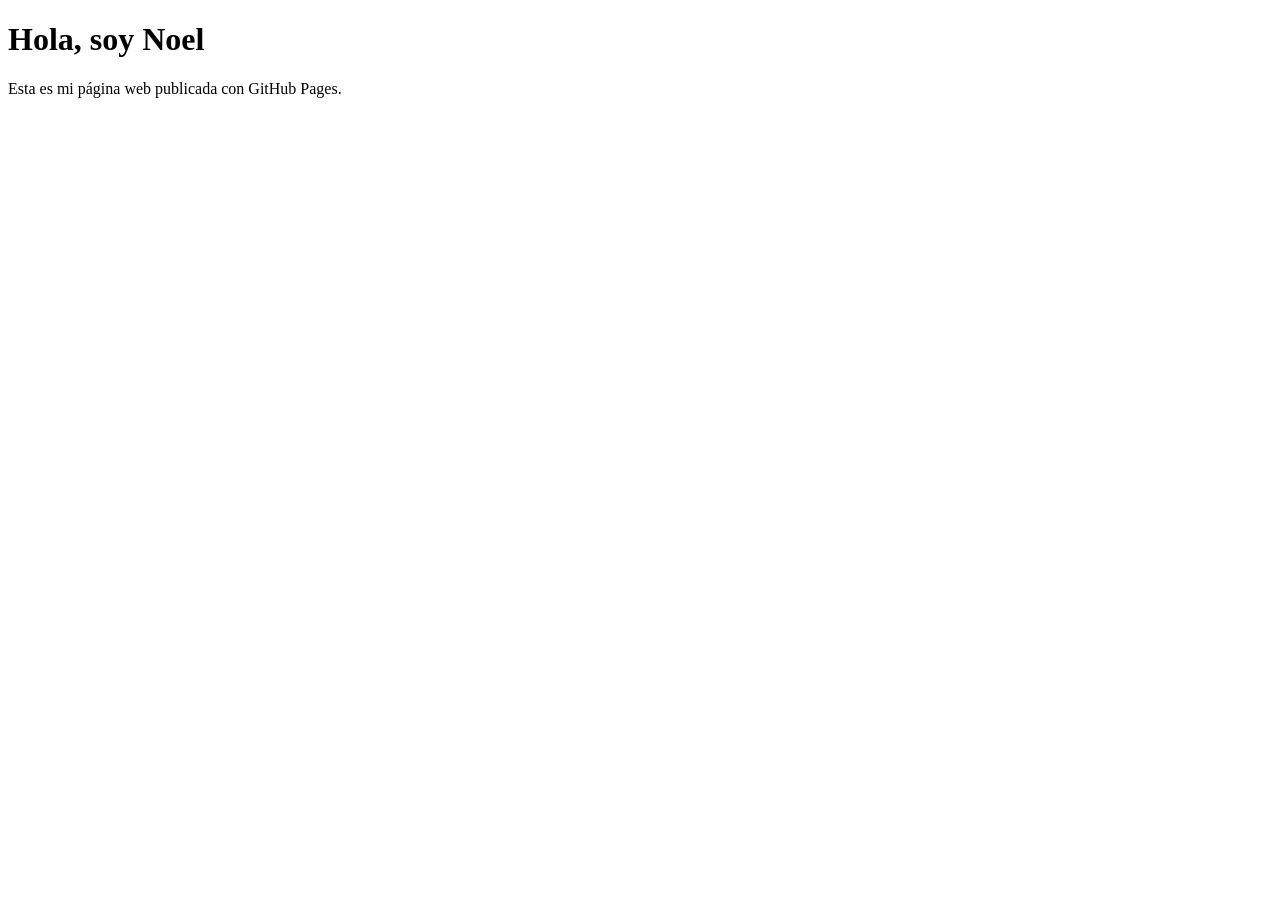
==== index.html @ 4e7b2f52 "Add files via upload" ====
<!DOCTYPE html>
<html lang="es">
<head>
  <meta charset="UTF-8" />
  <meta name="viewport" content="width=device-width, initial-scale=1.0" />
  <title>Mi Home Page</title>
  <link rel="stylesheet" href="style.css" />
</head>
<body>
  <main>
    <h1>Hola, soy Noel</h1>
    <p>Esta es mi página web publicada con GitHub Pages.</p>
  </main>
</body>
</html>
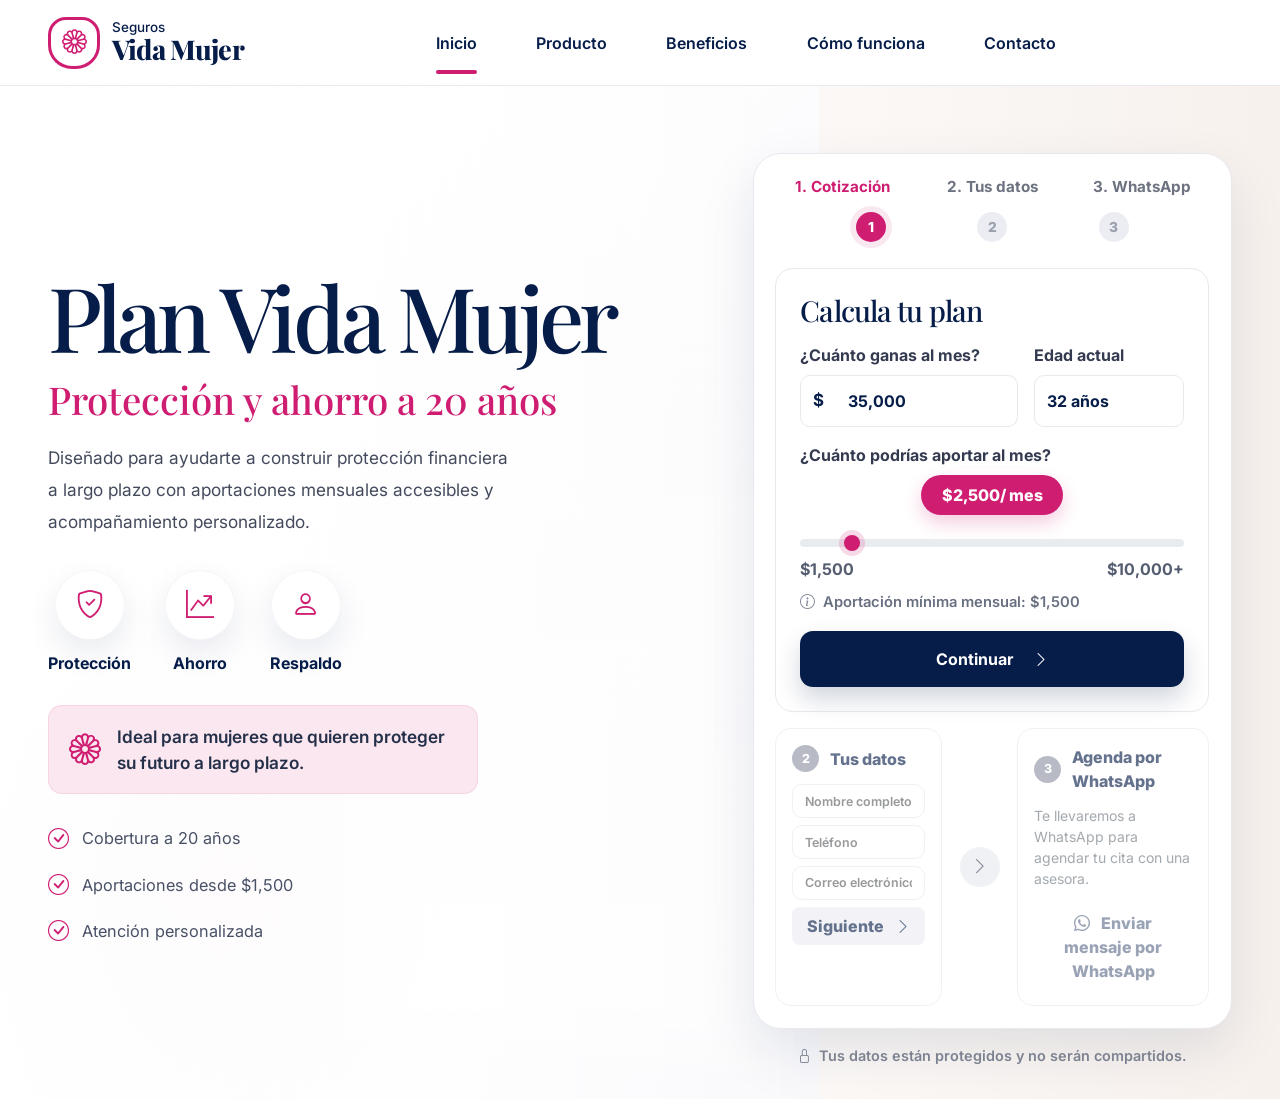
==== commit 60ab6f14: "Add files via upload" ====
--- a/index.html
+++ b/index.html
@@ -1,15 +1,207 @@
-<!DOCTYPE html>
+<!doctype html>
 <html lang="es">
 <head>
-  <meta charset="UTF-8" />
-  <meta name="viewport" content="width=device-width, initial-scale=1.0" />
-  <title>Mi Home Page</title>
-  <link rel="stylesheet" href="style.css" />
+  <meta charset="utf-8" />
+  <meta name="viewport" content="width=device-width, initial-scale=1" />
+  <title>Seguros Vida Mujer</title>
+
+  <!-- Bootstrap -->
+  <link href="https://cdn.jsdelivr.net/npm/bootstrap@5.3.3/dist/css/bootstrap.min.css" rel="stylesheet">
+  <link href="https://cdn.jsdelivr.net/npm/bootstrap-icons@1.11.3/font/bootstrap-icons.css" rel="stylesheet">
+
+  <!-- Google Fonts -->
+  <link rel="preconnect" href="https://fonts.googleapis.com">
+  <link rel="preconnect" href="https://fonts.gstatic.com" crossorigin>
+  <link href="https://fonts.googleapis.com/css2?family=Inter:wght@400;500;600;700;800&family=Playfair+Display:wght@700;800&display=swap" rel="stylesheet">
+
+  <!-- CSS propio -->
+  <link rel="stylesheet" href="styles.css">
 </head>
+
 <body>
-  <main>
-    <h1>Hola, soy Noel</h1>
-    <p>Esta es mi página web publicada con GitHub Pages.</p>
+  <nav class="navbar navbar-expand-lg sticky-top">
+    <div class="container-fluid px-3 px-md-5">
+      <a class="navbar-brand" href="#inicio" aria-label="Seguros Vida Mujer">
+        <span class="brand-mark"><i class="bi bi-flower1"></i></span>
+        <span>
+          <span class="brand-small">Seguros</span>
+          <span class="brand-title">Vida Mujer</span>
+        </span>
+      </a>
+
+      <button class="navbar-toggler border-0" type="button" data-bs-toggle="collapse" data-bs-target="#mainNav">
+        <span class="navbar-toggler-icon"></span>
+      </button>
+
+      <div class="collapse navbar-collapse" id="mainNav">
+        <ul class="navbar-nav mx-auto mb-3 mb-lg-0 gap-lg-4">
+          <li class="nav-item"><a class="nav-link active" href="#inicio">Inicio</a></li>
+          <li class="nav-item"><a class="nav-link" href="#producto">Producto</a></li>
+          <li class="nav-item"><a class="nav-link" href="#beneficios">Beneficios</a></li>
+          <li class="nav-item"><a class="nav-link" href="#como-funciona">Cómo funciona</a></li>
+          <li class="nav-item"><a class="nav-link" href="#contacto">Contacto</a></li>
+        </ul>
+      </div>
+    </div>
+  </nav>
+
+  <main id="inicio" class="hero">
+    <div class="container-fluid px-3 px-md-5">
+      <div class="row align-items-center g-4">
+        <section class="col-lg-6 col-xl-6">
+          <h1 class="hero-title">Plan Vida Mujer</h1>
+          <h2 class="hero-subtitle">Protección y ahorro a 20 años</h2>
+
+          <p class="hero-copy">
+            Diseñado para ayudarte a construir protección financiera a largo plazo
+            con aportaciones mensuales accesibles y acompañamiento personalizado.
+          </p>
+
+          <div id="beneficios" class="benefit-icons">
+            <div class="benefit-item">
+              <div class="benefit-bubble"><i class="bi bi-shield-check"></i></div>
+              Protección
+            </div>
+
+            <div class="benefit-item">
+              <div class="benefit-bubble"><i class="bi bi-graph-up-arrow"></i></div>
+              Ahorro
+            </div>
+
+            <div class="benefit-item">
+              <div class="benefit-bubble"><i class="bi bi-person"></i></div>
+              Respaldo
+            </div>
+          </div>
+
+          <div class="callout">
+            <i class="bi bi-flower1"></i>
+            <span>Ideal para mujeres que quieren proteger su futuro a largo plazo.</span>
+          </div>
+
+          <div id="producto" class="check-list">
+            <span><i class="bi bi-check-circle"></i>Cobertura a 20 años</span>
+            <span><i class="bi bi-check-circle"></i>Aportaciones desde $1,500</span>
+            <span><i class="bi bi-check-circle"></i>Atención personalizada</span>
+          </div>
+        </section>
+
+        <div class="hero-person" aria-hidden="true">
+          <div class="person-card"></div>
+        </div>
+
+        <section class="col-lg-6 col-xl-5 offset-xl-1" id="cotizador">
+          <div class="quote-shell">
+            <div id="como-funciona" class="steps-head text-center">
+              <div class="step-title active">1. Cotización</div>
+              <div class="step-title">2. Tus datos</div>
+              <div class="step-title">3. WhatsApp</div>
+            </div>
+
+            <div class="progress-steps">
+              <div class="step-dot active">1</div>
+              <div class="step-dot">2</div>
+              <div class="step-dot">3</div>
+            </div>
+
+            <div class="calculator-card">
+              <h3 class="section-title">Calcula tu plan</h3>
+
+              <div class="row g-3 mb-3">
+                <div class="col-md-7">
+                  <label class="form-label" for="income">¿Cuánto ganas al mes?</label>
+                  <div class="input-group">
+                    <span class="input-group-text">$</span>
+                    <input id="income" type="text" class="form-control" value="35,000" inputmode="numeric">
+                  </div>
+                </div>
+
+                <div class="col-md-5">
+                  <label class="form-label" for="age">Edad actual</label>
+                  <input id="age" type="text" class="form-control" value="32 años">
+                </div>
+              </div>
+
+              <label class="form-label d-block" for="contribution">
+                ¿Cuánto podrías aportar al mes?
+              </label>
+
+              <div class="text-center">
+                <span class="amount-pill">
+                  <span id="amountText">$2,500</span> / mes
+                </span>
+              </div>
+
+              <div class="range-wrap">
+                <input id="contribution" class="form-range" type="range" min="1500" max="10000" step="100" value="2500">
+
+                <div class="range-labels">
+                  <span>$1,500</span>
+                  <span>$10,000+</span>
+                </div>
+
+                <div class="mini-note">
+                  <i class="bi bi-info-circle me-1"></i>
+                  Aportación mínima mensual: $1,500
+                </div>
+              </div>
+
+              <button id="continueBtn" class="btn btn-navy w-100 py-3 mt-3">
+                Continuar <i class="bi bi-chevron-right ms-3"></i>
+              </button>
+            </div>
+
+            <div class="wizard-panels">
+              <div class="mini-panel disabled" id="dataPanel">
+                <div class="panel-head">
+                  <span class="small-dot">2</span>Tus datos
+                </div>
+
+                <input id="name" class="form-control" placeholder="Nombre completo">
+                <input id="phone" class="form-control" placeholder="Teléfono" inputmode="tel">
+                <input id="email" class="form-control" placeholder="Correo electrónico" inputmode="email">
+
+                <button id="nextBtn" class="btn btn-muted w-100">
+                  Siguiente <i class="bi bi-chevron-right ms-2"></i>
+                </button>
+              </div>
+
+              <div class="next-orb">
+                <i class="bi bi-chevron-right"></i>
+              </div>
+
+              <div class="mini-panel disabled" id="contacto">
+                <div class="panel-head">
+                  <span class="small-dot">3</span>Agenda por WhatsApp
+                </div>
+
+                <p class="text-secondary small mb-3">
+                  Te llevaremos a WhatsApp para agendar tu cita con una asesora.
+                </p>
+
+                <button id="whatsBtn" class="btn btn-whatsapp w-100" disabled>
+                  <i class="bi bi-whatsapp me-2"></i>
+                  Enviar mensaje por WhatsApp
+                </button>
+              </div>
+            </div>
+          </div>
+
+          <div class="secure-note">
+            <i class="bi bi-lock me-1"></i>
+            Tus datos están protegidos y no serán compartidos.
+          </div>
+        </section>
+      </div>
+    </div>
   </main>
+
+  <div id="toast" class="toast-custom alert alert-danger shadow-sm mb-0" role="alert"></div>
+
+  <!-- Bootstrap JS -->
+  <script src="https://cdn.jsdelivr.net/npm/bootstrap@5.3.3/dist/js/bootstrap.bundle.min.js"></script>
+
+  <!-- JS propio -->
+  <script src="script.js"></script>
 </body>
 </html>
--- a/styles.css
+++ b/styles.css
@@ -0,0 +1,658 @@
+:root {
+  --navy: #061d49;
+  --navy-2: #092963;
+  --pink: #cf1d72;
+  --pink-soft: #fbe7f0;
+  --muted: #6d7280;
+  --line: #e8e8ef;
+  --bg: #fbfbfd;
+  --shadow: 0 22px 55px rgba(6, 29, 73, .10);
+  --radius-lg: 28px;
+}
+
+* {
+  box-sizing: border-box;
+}
+
+body {
+  font-family: "Inter", system-ui, -apple-system, BlinkMacSystemFont, "Segoe UI", sans-serif;
+  color: var(--navy);
+  background: var(--bg);
+  overflow-x: hidden;
+}
+
+.navbar {
+  min-height: 86px;
+  background: rgba(255, 255, 255, .94);
+  backdrop-filter: blur(16px);
+  border-bottom: 1px solid var(--line);
+}
+
+.navbar-brand {
+  display: flex;
+  align-items: center;
+  gap: .75rem;
+  color: var(--navy);
+  font-weight: 800;
+  line-height: 1;
+}
+
+.brand-mark {
+  width: 52px;
+  height: 52px;
+  border: 3px solid var(--pink);
+  border-radius: 18px 18px 24px 24px;
+  display: grid;
+  place-items: center;
+  color: var(--pink);
+}
+
+.brand-mark i {
+  font-size: 1.55rem;
+}
+
+.brand-small {
+  display: block;
+  font-size: .84rem;
+  font-weight: 500;
+  margin-bottom: .1rem;
+}
+
+.brand-title {
+  display: block;
+  font-size: 1.7rem;
+  font-family: "Playfair Display", Georgia, serif;
+  letter-spacing: -.03em;
+}
+
+.nav-link {
+  position: relative;
+  color: var(--navy) !important;
+  font-weight: 600;
+  padding-inline: 1.1rem !important;
+}
+
+.nav-link.active::after,
+.nav-link:hover::after {
+  content: "";
+  position: absolute;
+  left: 1.1rem;
+  right: 1.1rem;
+  bottom: -.7rem;
+  height: 4px;
+  border-radius: 999px;
+  background: var(--pink);
+}
+
+.btn-navy {
+  background: var(--navy);
+  color: #fff;
+  border: 0;
+  border-radius: 13px;
+  font-weight: 700;
+  box-shadow: 0 12px 24px rgba(6, 29, 73, .18);
+}
+
+.btn-navy:hover {
+  background: var(--navy-2);
+  color: #fff;
+  transform: translateY(-1px);
+}
+
+.hero {
+  position: relative;
+  min-height: calc(100vh - 86px);
+  padding: 4.2rem 0 2rem;
+  isolation: isolate;
+}
+
+.hero::before {
+  content: "";
+  position: absolute;
+  inset: 0 auto 0 0;
+  width: 64%;
+  z-index: -2;
+  background:
+    linear-gradient(90deg, rgba(255,255,255,.96) 0%, rgba(255,255,255,.80) 58%, rgba(255,255,255,.25) 100%),
+    radial-gradient(circle at 20% 80%, rgba(207,29,114,.10), transparent 28%),
+    linear-gradient(135deg, #ffffff 0%, #f7f7fb 100%);
+}
+
+.hero::after {
+  content: "";
+  position: absolute;
+  inset: 0;
+  z-index: -3;
+  background: linear-gradient(90deg, #fff 0%, #fff 34%, #f7f1ed 100%);
+}
+
+.hero-title {
+  font-family: "Playfair Display", Georgia, serif;
+  font-size: clamp(3.2rem, 7vw, 6.4rem);
+  line-height: .95;
+  letter-spacing: -.055em;
+  margin-bottom: 1.25rem;
+  color: var(--navy);
+}
+
+.hero-subtitle {
+  font-family: "Playfair Display", Georgia, serif;
+  color: var(--pink);
+  font-size: clamp(1.75rem, 3vw, 2.55rem);
+  line-height: 1.1;
+  margin-bottom: 1.35rem;
+}
+
+.hero-copy {
+  color: #434a5c;
+  font-size: 1.08rem;
+  line-height: 1.85;
+  max-width: 460px;
+}
+
+.hero-person {
+  position: absolute;
+  right: 38%;
+  bottom: 0;
+  width: min(35vw, 520px);
+  min-width: 360px;
+  height: 83%;
+  z-index: -1;
+  pointer-events: none;
+}
+
+.person-card {
+  position: absolute;
+  inset: 0;
+  border-radius: 260px 260px 0 0;
+  background:
+    linear-gradient(180deg, rgba(255,255,255,.10), rgba(255,255,255,.62)),
+    url("https://images.unsplash.com/photo-1494790108377-be9c29b29330?auto=format&fit=crop&w=900&q=85") center top / cover no-repeat;
+  filter: saturate(.96);
+  mask-image: linear-gradient(180deg, #000 0%, #000 88%, transparent 100%);
+}
+
+.benefit-icons {
+  display: flex;
+  gap: 2.15rem;
+  flex-wrap: wrap;
+  margin: 2rem 0 1.9rem;
+}
+
+.benefit-item {
+  text-align: center;
+  font-weight: 700;
+  color: var(--navy);
+}
+
+.benefit-bubble {
+  width: 70px;
+  height: 70px;
+  display: grid;
+  place-items: center;
+  border-radius: 50%;
+  background: #fff;
+  color: var(--pink);
+  margin: 0 auto .7rem;
+  box-shadow: 0 13px 32px rgba(6,29,73,.09);
+  border: 1px solid rgba(6,29,73,.04);
+}
+
+.benefit-bubble i {
+  font-size: 1.75rem;
+}
+
+.callout {
+  display: flex;
+  align-items: center;
+  gap: 1rem;
+  max-width: 430px;
+  background: var(--pink-soft);
+  border: 1px solid rgba(207,29,114,.09);
+  border-radius: 14px;
+  padding: 1.1rem 1.25rem;
+  font-size: 1.08rem;
+  font-weight: 600;
+  color: #243049;
+  margin-bottom: 1.8rem;
+}
+
+.callout i {
+  color: var(--pink);
+  font-size: 2rem;
+  flex: 0 0 auto;
+}
+
+.check-list {
+  display: grid;
+  gap: .95rem;
+  color: #485166;
+  font-size: 1.02rem;
+}
+
+.check-list span {
+  display: flex;
+  align-items: center;
+  gap: .8rem;
+}
+
+.check-list i {
+  color: var(--pink);
+  font-size: 1.3rem;
+}
+
+.quote-shell {
+  background: #fff;
+  border: 1px solid var(--line);
+  border-radius: var(--radius-lg);
+  box-shadow: var(--shadow);
+  padding: 1.35rem;
+}
+
+.steps-head {
+  display: grid;
+  grid-template-columns: repeat(3, 1fr);
+  gap: 1rem;
+  margin-bottom: 1.2rem;
+  color: #6d7280;
+  font-weight: 700;
+  font-size: .95rem;
+}
+
+.step-title.active {
+  color: var(--pink);
+}
+
+.progress-steps {
+  display: grid;
+  grid-template-columns: 1fr 1fr 1fr;
+  align-items: center;
+  margin: -.35rem 2.2rem 1.6rem;
+}
+
+.step-dot {
+  width: 30px;
+  height: 30px;
+  border-radius: 50%;
+  background: #ececf3;
+  color: #9aa0ad;
+  display: grid;
+  place-items: center;
+  font-weight: 800;
+  font-size: .86rem;
+  position: relative;
+  justify-self: center;
+}
+
+.step-dot.active {
+  background: var(--pink);
+  color: #fff;
+  box-shadow: 0 0 0 6px rgba(207,29,114,.10);
+}
+
+.step-dot:not(:last-child)::after {
+  content: "";
+  position: absolute;
+  left: 100%;
+  top: 50%;
+  width: calc(100vw / 7.5);
+  max-width: 160px;
+  height: 3px;
+  transform: translateY(-50%);
+  background: #e7e7ee;
+  z-index: -1;
+}
+
+.step-dot.active::after {
+  background: var(--pink);
+}
+
+.calculator-card {
+  border: 1px solid var(--line);
+  border-radius: 18px;
+  padding: 1.5rem;
+  background: #fff;
+}
+
+.section-title {
+  font-family: "Playfair Display", Georgia, serif;
+  color: var(--navy);
+  font-size: 1.8rem;
+  margin-bottom: 1rem;
+  letter-spacing: -.03em;
+}
+
+.form-label {
+  color: #343b51;
+  font-weight: 700;
+  margin-bottom: .45rem;
+}
+
+.input-group-text,
+.form-control {
+  height: 52px;
+  border-color: var(--line);
+  font-weight: 700;
+  color: var(--navy);
+  background: #fff;
+}
+
+.input-group-text {
+  border-radius: 10px 0 0 10px;
+  color: var(--navy);
+  font-size: 1.05rem;
+}
+
+.form-control {
+  border-radius: 10px;
+}
+
+.input-group .form-control {
+  border-left: 0;
+  border-radius: 0 10px 10px 0;
+}
+
+.amount-pill {
+  display: inline-flex;
+  align-items: center;
+  justify-content: center;
+  min-width: 142px;
+  border-radius: 999px;
+  padding: .48rem 1rem;
+  background: var(--pink);
+  color: #fff;
+  font-weight: 800;
+  box-shadow: 0 8px 18px rgba(207,29,114,.22);
+  margin: .1rem auto .7rem;
+}
+
+.range-wrap {
+  padding: .3rem 0 .15rem;
+}
+
+.form-range::-webkit-slider-thumb {
+  background: var(--pink);
+  box-shadow: 0 0 0 5px rgba(207,29,114,.16);
+}
+
+.form-range::-moz-range-thumb {
+  background: var(--pink);
+  box-shadow: 0 0 0 5px rgba(207,29,114,.16);
+}
+
+.range-labels {
+  display: flex;
+  justify-content: space-between;
+  color: #555d70;
+  font-weight: 700;
+  margin-top: -.25rem;
+}
+
+.mini-note {
+  color: #686f80;
+  font-weight: 600;
+  margin-top: .65rem;
+  font-size: .92rem;
+}
+
+.mini-note i {
+  color: #808798;
+}
+
+.wizard-panels {
+  display: grid;
+  grid-template-columns: 1fr auto 1.15fr;
+  gap: 1.1rem;
+  margin-top: 1rem;
+  align-items: stretch;
+}
+
+.mini-panel {
+  border: 1px solid var(--line);
+  border-radius: 16px;
+  background: #fff;
+  padding: 1rem;
+  min-height: 176px;
+}
+
+.mini-panel.disabled {
+  opacity: .62;
+}
+
+.panel-head {
+  display: flex;
+  align-items: center;
+  gap: .65rem;
+  font-weight: 800;
+  margin-bottom: .75rem;
+}
+
+.small-dot {
+  width: 27px;
+  height: 27px;
+  border-radius: 50%;
+  display: grid;
+  place-items: center;
+  color: #fff;
+  background: #8d93a4;
+  font-size: .78rem;
+  flex: 0 0 auto;
+}
+
+.mini-panel .form-control {
+  height: 34px;
+  font-size: .78rem;
+  font-weight: 600;
+  margin-bottom: .42rem;
+  background: #fff;
+}
+
+.btn-muted {
+  height: 38px;
+  border-radius: 8px;
+  background: #ededf3;
+  color: var(--navy);
+  font-weight: 800;
+  border: 0;
+}
+
+.next-orb {
+  width: 40px;
+  height: 40px;
+  border-radius: 50%;
+  align-self: center;
+  display: grid;
+  place-items: center;
+  background: #f0f1f5;
+  color: #858b99;
+  font-size: 1.1rem;
+}
+
+.btn-whatsapp {
+  background: #17b85f;
+  color: #fff;
+  border: 0;
+  border-radius: 10px;
+  font-weight: 800;
+  min-height: 54px;
+}
+
+.btn-whatsapp:hover {
+  background: #109e50;
+  color: #fff;
+}
+
+.secure-note {
+  color: #7c8290;
+  font-weight: 600;
+  font-size: .9rem;
+  text-align: center;
+  margin-top: 1rem;
+}
+
+.toast-custom {
+  position: fixed;
+  right: 1rem;
+  bottom: 1rem;
+  z-index: 9999;
+  max-width: 380px;
+  display: none;
+}
+
+.toast-custom.show {
+  display: block;
+}
+
+@media (max-width: 1199.98px) {
+  .hero-person {
+    right: 34%;
+    opacity: .72;
+    min-width: 310px;
+  }
+
+  .hero-title {
+    font-size: clamp(3rem, 6vw, 5.2rem);
+  }
+
+  .quote-shell {
+    margin-top: 1rem;
+  }
+}
+
+@media (max-width: 991.98px) {
+  .navbar {
+    min-height: 76px;
+  }
+
+  .nav-link.active::after,
+  .nav-link:hover::after {
+    display: none;
+  }
+
+  .hero {
+    padding: 2.5rem 0 2rem;
+    min-height: auto;
+  }
+
+  .hero::before {
+    width: 100%;
+  }
+
+  .hero-person {
+    position: relative;
+    right: auto;
+    width: min(80vw, 440px);
+    height: 520px;
+    min-width: 0;
+    margin: .25rem auto -1.25rem;
+    opacity: .95;
+    z-index: 0;
+  }
+
+  .person-card {
+    border-radius: 220px 220px 30px 30px;
+    mask-image: linear-gradient(180deg, #000 0%, #000 92%, transparent 100%);
+  }
+
+  .quote-shell {
+    position: relative;
+    z-index: 1;
+  }
+}
+
+@media (max-width: 767.98px) {
+  .brand-title {
+    font-size: 1.35rem;
+  }
+
+  .brand-mark {
+    width: 46px;
+    height: 46px;
+  }
+
+  .hero-title {
+    font-size: clamp(2.75rem, 15vw, 4.5rem);
+  }
+
+  .hero-subtitle {
+    font-size: 1.75rem;
+  }
+
+  .hero-copy {
+    font-size: 1rem;
+  }
+
+  .benefit-icons {
+    gap: .85rem;
+    justify-content: space-between;
+  }
+
+  .benefit-bubble {
+    width: 58px;
+    height: 58px;
+  }
+
+  .benefit-item {
+    flex: 1 1 30%;
+    font-size: .9rem;
+  }
+
+  .callout {
+    font-size: .98rem;
+    padding: 1rem;
+  }
+
+  .quote-shell {
+    padding: .85rem;
+  }
+
+  .steps-head {
+    font-size: .74rem;
+    gap: .4rem;
+  }
+
+  .progress-steps {
+    margin-inline: .7rem;
+  }
+
+  .step-dot:not(:last-child)::after {
+    width: calc(100vw / 4.6);
+  }
+
+  .calculator-card {
+    padding: 1rem;
+  }
+
+  .wizard-panels {
+    grid-template-columns: 1fr;
+  }
+
+  .next-orb {
+    transform: rotate(90deg);
+    margin: -.2rem auto;
+  }
+
+  .hero-person {
+    height: 420px;
+    width: min(92vw, 380px);
+  }
+}
+
+@media (max-width: 420px) {
+  .hero {
+    padding-top: 1.8rem;
+  }
+
+  .hero-person {
+    height: 360px;
+  }
+
+  .section-title {
+    font-size: 1.55rem;
+  }
+
+  .input-group-text,
+  .form-control {
+    height: 48px;
+  }
+}
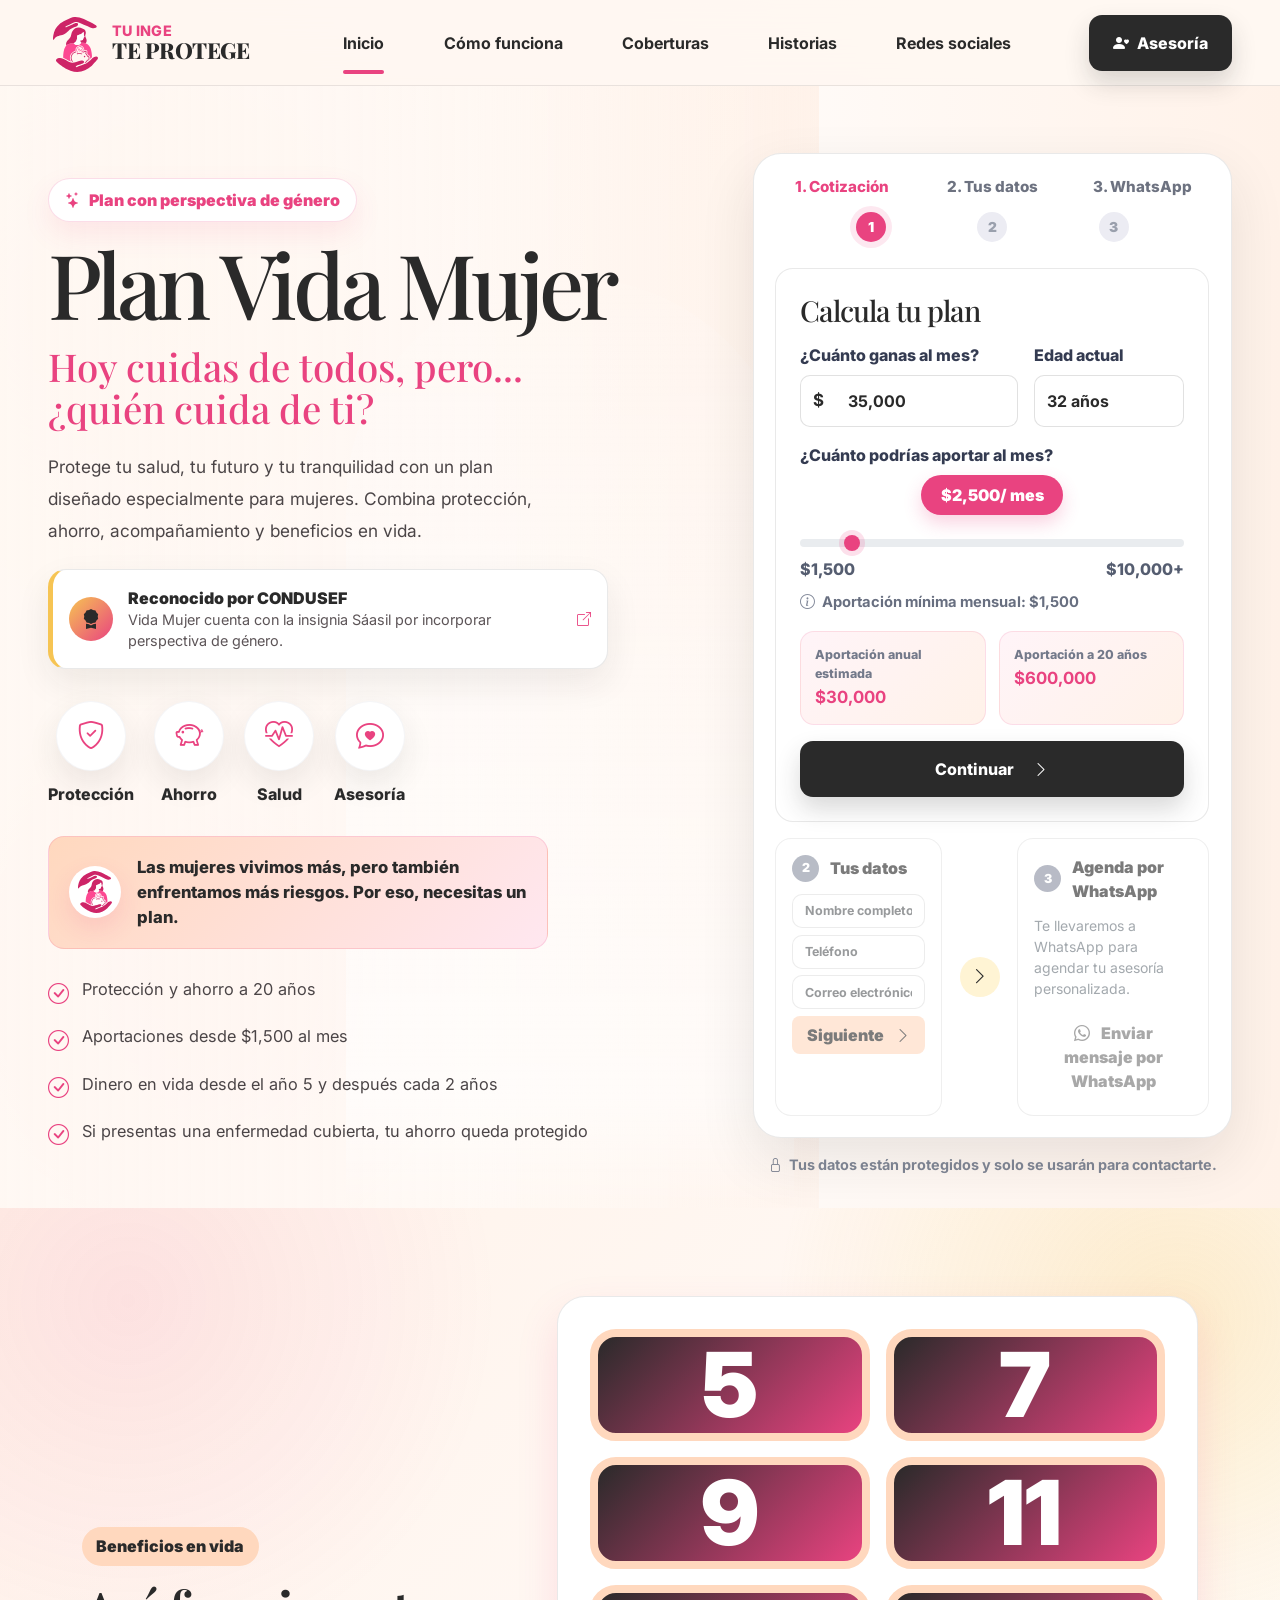
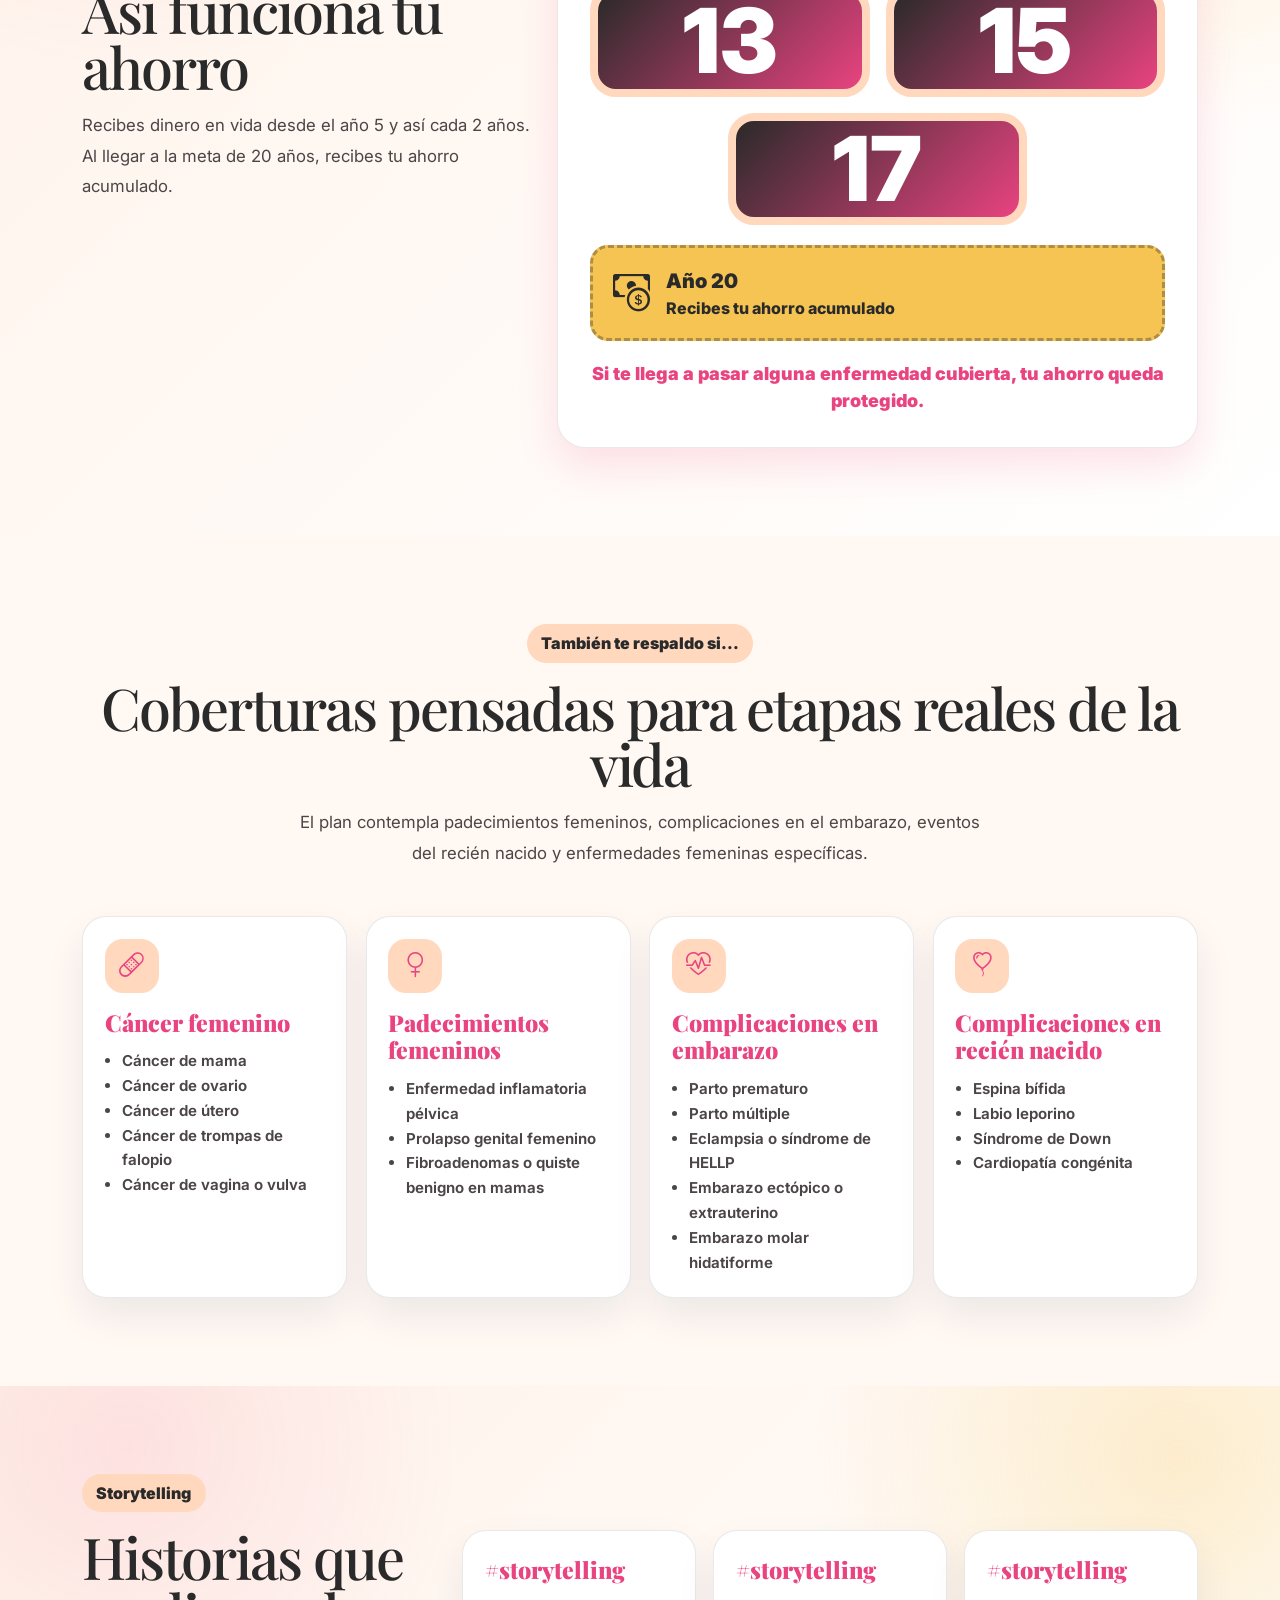
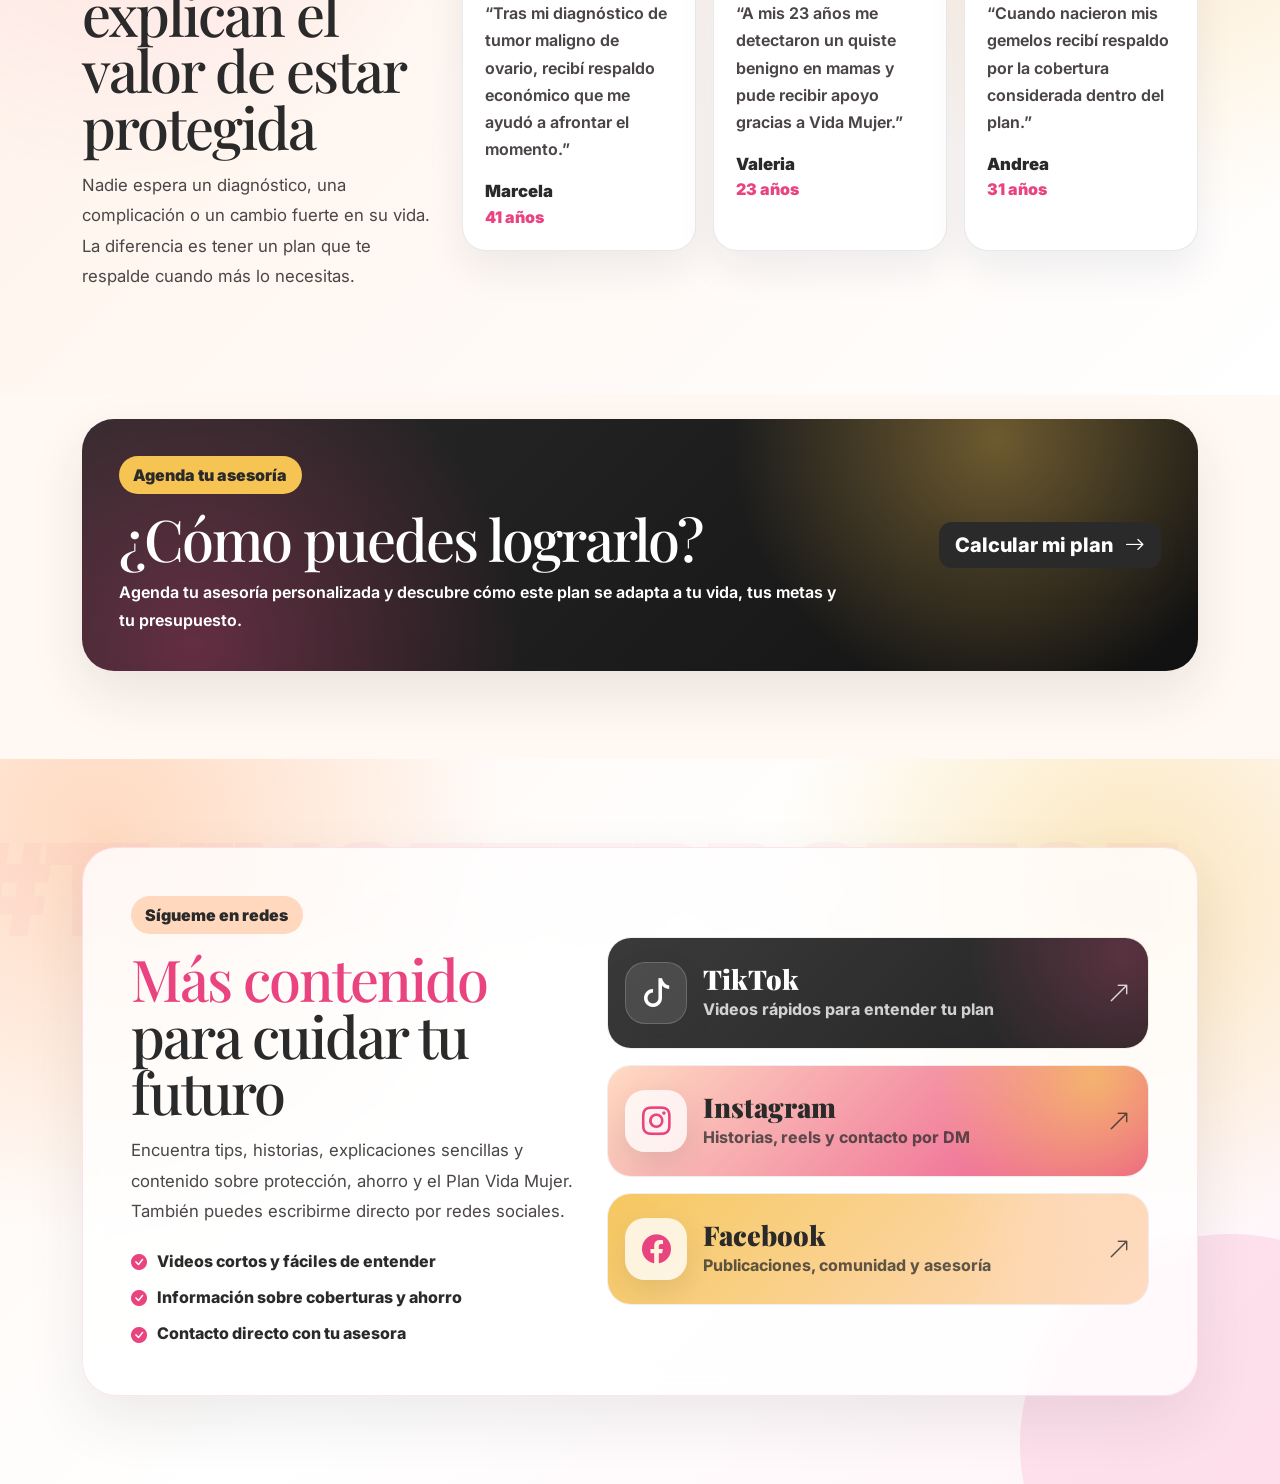
==== commit a015854c: "Add files via upload" ====
--- a/index.html
+++ b/index.html
@@ -1,9 +1,10 @@
 <!doctype html>
 <html lang="es">
+
 <head>
   <meta charset="utf-8" />
   <meta name="viewport" content="width=device-width, initial-scale=1" />
-  <title>Seguros Vida Mujer</title>
+  <title>Tu Inge Te Protege | Vida Mujer</title>
 
   <!-- Bootstrap -->
   <link href="https://cdn.jsdelivr.net/npm/bootstrap@5.3.3/dist/css/bootstrap.min.css" rel="stylesheet">
@@ -12,7 +13,9 @@
   <!-- Google Fonts -->
   <link rel="preconnect" href="https://fonts.googleapis.com">
   <link rel="preconnect" href="https://fonts.gstatic.com" crossorigin>
-  <link href="https://fonts.googleapis.com/css2?family=Inter:wght@400;500;600;700;800&family=Playfair+Display:wght@700;800&display=swap" rel="stylesheet">
+  <link
+    href="https://fonts.googleapis.com/css2?family=Inter:wght@400;500;600;700;800;900&family=Playfair+Display:wght@700;800;900&display=swap"
+    rel="stylesheet">
 
   <!-- CSS propio -->
   <link rel="stylesheet" href="styles.css">
@@ -21,26 +24,34 @@
 <body>
   <nav class="navbar navbar-expand-lg sticky-top">
     <div class="container-fluid px-3 px-md-5">
-      <a class="navbar-brand" href="#inicio" aria-label="Seguros Vida Mujer">
-        <span class="brand-mark"><i class="bi bi-flower1"></i></span>
+      <a class="navbar-brand" href="#inicio" aria-label="Tu Inge Te Protege">
+        <span class="brand-mark">
+          <img src="sources/images/logo.svg" alt="Logo Tu Inge Te Protege" class="brand-logo">
+        </span>
+
         <span>
-          <span class="brand-small">Seguros</span>
-          <span class="brand-title">Vida Mujer</span>
+          <span class="brand-medium">Tu inge</span>
+          <span class="brand-title">TE PROTEGE</span>
         </span>
       </a>
 
-      <button class="navbar-toggler border-0" type="button" data-bs-toggle="collapse" data-bs-target="#mainNav">
+      <button class="navbar-toggler border-0" type="button" data-bs-toggle="collapse" data-bs-target="#mainNav"
+        aria-label="Abrir menú">
         <span class="navbar-toggler-icon"></span>
       </button>
 
       <div class="collapse navbar-collapse" id="mainNav">
         <ul class="navbar-nav mx-auto mb-3 mb-lg-0 gap-lg-4">
           <li class="nav-item"><a class="nav-link active" href="#inicio">Inicio</a></li>
-          <li class="nav-item"><a class="nav-link" href="#producto">Producto</a></li>
-          <li class="nav-item"><a class="nav-link" href="#beneficios">Beneficios</a></li>
-          <li class="nav-item"><a class="nav-link" href="#como-funciona">Cómo funciona</a></li>
-          <li class="nav-item"><a class="nav-link" href="#contacto">Contacto</a></li>
+          <li class="nav-item"><a class="nav-link" href="#beneficios-detalle">Cómo funciona</a></li>
+          <li class="nav-item"><a class="nav-link" href="#coberturas">Coberturas</a></li>
+          <li class="nav-item"><a class="nav-link" href="#historias">Historias</a></li>
+          <li class="nav-item"><a class="nav-link" href="#redes-sociales">Redes sociales</a></li>
         </ul>
+
+        <a class="btn btn-navy px-4 py-3" href="#cotizador">
+          <i class="bi bi-person-heart me-2"></i>Asesoría
+        </a>
       </div>
     </div>
   </nav>
@@ -49,13 +60,39 @@
     <div class="container-fluid px-3 px-md-5">
       <div class="row align-items-center g-4">
         <section class="col-lg-6 col-xl-6">
+          <div class="eyebrow">
+            <i class="bi bi-stars"></i>
+            Plan con perspectiva de género
+          </div>
+
           <h1 class="hero-title">Plan Vida Mujer</h1>
-          <h2 class="hero-subtitle">Protección y ahorro a 20 años</h2>
+
+          <h2 class="hero-subtitle">
+            Hoy cuidas de todos, pero... ¿quién cuida de ti?
+          </h2>
 
           <p class="hero-copy">
-            Diseñado para ayudarte a construir protección financiera a largo plazo
-            con aportaciones mensuales accesibles y acompañamiento personalizado.
+            Protege tu salud, tu futuro y tu tranquilidad con un plan diseñado especialmente para mujeres.
+            Combina protección, ahorro, acompañamiento y beneficios en vida.
           </p>
+
+          <div class="condusef-strip">
+            <div class="condusef-icon">
+              <i class="bi bi-award-fill"></i>
+            </div>
+
+            <div>
+              <strong>Reconocido por CONDUSEF</strong>
+              <span>
+                Vida Mujer cuenta con la insignia Sáasil por incorporar perspectiva de género.
+              </span>
+            </div>
+
+            <a href="https://www.condusef.gob.mx/?p=contenido&idc=2778&idcat=1" target="_blank"
+              rel="noopener noreferrer">
+              <i class="bi bi-box-arrow-up-right"></i>
+            </a>
+          </div>
 
           <div id="beneficios" class="benefit-icons">
             <div class="benefit-item">
@@ -64,25 +101,37 @@
             </div>
 
             <div class="benefit-item">
-              <div class="benefit-bubble"><i class="bi bi-graph-up-arrow"></i></div>
+              <div class="benefit-bubble"><i class="bi bi-piggy-bank"></i></div>
               Ahorro
             </div>
 
             <div class="benefit-item">
-              <div class="benefit-bubble"><i class="bi bi-person"></i></div>
-              Respaldo
+              <div class="benefit-bubble"><i class="bi bi-heart-pulse"></i></div>
+              Salud
+            </div>
+
+            <div class="benefit-item">
+              <div class="benefit-bubble"><i class="bi bi-chat-heart"></i></div>
+              Asesoría
             </div>
           </div>
 
           <div class="callout">
-            <i class="bi bi-flower1"></i>
-            <span>Ideal para mujeres que quieren proteger su futuro a largo plazo.</span>
+            <span class="callout-logo">
+              <img src="sources/images/logo.svg" alt="Logo Tu Inge Te Protege">
+            </span>
+
+            <span>
+              Las mujeres vivimos más, pero también enfrentamos más riesgos.
+              Por eso, necesitas un plan.
+            </span>
           </div>
 
           <div id="producto" class="check-list">
-            <span><i class="bi bi-check-circle"></i>Cobertura a 20 años</span>
-            <span><i class="bi bi-check-circle"></i>Aportaciones desde $1,500</span>
-            <span><i class="bi bi-check-circle"></i>Atención personalizada</span>
+            <span><i class="bi bi-check-circle"></i>Protección y ahorro a 20 años</span>
+            <span><i class="bi bi-check-circle"></i>Aportaciones desde $1,500 al mes</span>
+            <span><i class="bi bi-check-circle"></i>Dinero en vida desde el año 5 y después cada 2 años</span>
+            <span><i class="bi bi-check-circle"></i>Si presentas una enfermedad cubierta, tu ahorro queda protegido</span>
           </div>
         </section>
 
@@ -110,6 +159,7 @@
               <div class="row g-3 mb-3">
                 <div class="col-md-7">
                   <label class="form-label" for="income">¿Cuánto ganas al mes?</label>
+
                   <div class="input-group">
                     <span class="input-group-text">$</span>
                     <input id="income" type="text" class="form-control" value="35,000" inputmode="numeric">
@@ -133,7 +183,8 @@
               </div>
 
               <div class="range-wrap">
-                <input id="contribution" class="form-range" type="range" min="1500" max="10000" step="100" value="2500">
+                <input id="contribution" class="form-range" type="range" min="1500" max="10000" step="100"
+                  value="2500">
 
                 <div class="range-labels">
                   <span>$1,500</span>
@@ -143,6 +194,18 @@
                 <div class="mini-note">
                   <i class="bi bi-info-circle me-1"></i>
                   Aportación mínima mensual: $1,500
+                </div>
+              </div>
+
+              <div class="estimate-box">
+                <div>
+                  <span>Aportación anual estimada</span>
+                  <strong id="annualAmount">$30,000</strong>
+                </div>
+
+                <div>
+                  <span>Aportación a 20 años</span>
+                  <strong id="totalAmount">$600,000</strong>
                 </div>
               </div>
 
@@ -176,7 +239,7 @@
                 </div>
 
                 <p class="text-secondary small mb-3">
-                  Te llevaremos a WhatsApp para agendar tu cita con una asesora.
+                  Te llevaremos a WhatsApp para agendar tu asesoría personalizada.
                 </p>
 
                 <button id="whatsBtn" class="btn btn-whatsapp w-100" disabled>
@@ -189,12 +252,244 @@
 
           <div class="secure-note">
             <i class="bi bi-lock me-1"></i>
-            Tus datos están protegidos y no serán compartidos.
+            Tus datos están protegidos y solo se usarán para contactarte.
           </div>
         </section>
       </div>
     </div>
   </main>
+
+  <section class="section section-soft" id="beneficios-detalle">
+    <div class="container">
+      <div class="row align-items-center g-4">
+        <div class="col-lg-5">
+          <span class="section-kicker">Beneficios en vida</span>
+          <h2 class="section-heading">Así funciona tu ahorro</h2>
+          <p class="section-copy">
+            Recibes dinero en vida desde el año 5 y así cada 2 años.
+            Al llegar a la meta de 20 años, recibes tu ahorro acumulado.
+          </p>
+        </div>
+
+        <div class="col-lg-7">
+          <div class="timeline-card">
+            <div class="timeline-grid">
+              <div class="timeline-year">5</div>
+              <div class="timeline-year">7</div>
+              <div class="timeline-year">9</div>
+              <div class="timeline-year">11</div>
+              <div class="timeline-year">13</div>
+              <div class="timeline-year">15</div>
+              <div class="timeline-year timeline-year-final">17</div>
+            </div>
+
+            <div class="final-year">
+              <i class="bi bi-cash-coin"></i>
+              <div>
+                <strong>Año 20</strong>
+                <span>Recibes tu ahorro acumulado</span>
+              </div>
+            </div>
+
+            <p class="timeline-note">
+              Si te llega a pasar alguna enfermedad cubierta, tu ahorro queda protegido.
+            </p>
+          </div>
+        </div>
+      </div>
+    </div>
+  </section>
+
+  <section class="section" id="coberturas">
+    <div class="container">
+      <div class="text-center mb-5">
+        <span class="section-kicker">También te respaldo si...</span>
+        <h2 class="section-heading">Coberturas pensadas para etapas reales de la vida</h2>
+        <p class="section-copy mx-auto">
+          El plan contempla padecimientos femeninos, complicaciones en el embarazo,
+          eventos del recién nacido y enfermedades femeninas específicas.
+        </p>
+      </div>
+
+      <div class="coverage-grid">
+        <article class="coverage-card">
+          <div class="coverage-icon"><i class="bi bi-bandaid"></i></div>
+          <h3>Cáncer femenino</h3>
+          <ul>
+            <li>Cáncer de mama</li>
+            <li>Cáncer de ovario</li>
+            <li>Cáncer de útero</li>
+            <li>Cáncer de trompas de falopio</li>
+            <li>Cáncer de vagina o vulva</li>
+          </ul>
+        </article>
+
+        <article class="coverage-card">
+          <div class="coverage-icon"><i class="bi bi-gender-female"></i></div>
+          <h3>Padecimientos femeninos</h3>
+          <ul>
+            <li>Enfermedad inflamatoria pélvica</li>
+            <li>Prolapso genital femenino</li>
+            <li>Fibroadenomas o quiste benigno en mamas</li>
+          </ul>
+        </article>
+
+        <article class="coverage-card">
+          <div class="coverage-icon"><i class="bi bi-heart-pulse"></i></div>
+          <h3>Complicaciones en embarazo</h3>
+          <ul>
+            <li>Parto prematuro</li>
+            <li>Parto múltiple</li>
+            <li>Eclampsia o síndrome de HELLP</li>
+            <li>Embarazo ectópico o extrauterino</li>
+            <li>Embarazo molar hidatiforme</li>
+          </ul>
+        </article>
+
+        <article class="coverage-card">
+          <div class="coverage-icon"><i class="bi bi-balloon-heart"></i></div>
+          <h3>Complicaciones en recién nacido</h3>
+          <ul>
+            <li>Espina bífida</li>
+            <li>Labio leporino</li>
+            <li>Síndrome de Down</li>
+            <li>Cardiopatía congénita</li>
+          </ul>
+        </article>
+      </div>
+    </div>
+  </section>
+
+  <section class="section section-soft" id="historias">
+    <div class="container">
+      <div class="row g-4 align-items-center">
+        <div class="col-lg-4">
+          <span class="section-kicker">Storytelling</span>
+          <h2 class="section-heading">Historias que explican el valor de estar protegida</h2>
+          <p class="section-copy">
+            Nadie espera un diagnóstico, una complicación o un cambio fuerte en su vida.
+            La diferencia es tener un plan que te respalde cuando más lo necesitas.
+          </p>
+        </div>
+
+        <div class="col-lg-8">
+          <div class="story-grid">
+            <article class="story-card">
+              <p>
+                “Tras mi diagnóstico de tumor maligno de ovario, recibí respaldo económico
+                que me ayudó a afrontar el momento.”
+              </p>
+              <strong>Marcela</strong>
+              <span>41 años</span>
+            </article>
+
+            <article class="story-card">
+              <p>
+                “A mis 23 años me detectaron un quiste benigno en mamas y pude recibir apoyo
+                gracias a Vida Mujer.”
+              </p>
+              <strong>Valeria</strong>
+              <span>23 años</span>
+            </article>
+
+            <article class="story-card">
+              <p>
+                “Cuando nacieron mis gemelos recibí respaldo por la cobertura considerada
+                dentro del plan.”
+              </p>
+              <strong>Andrea</strong>
+              <span>31 años</span>
+            </article>
+          </div>
+        </div>
+      </div>
+    </div>
+  </section>
+
+  <section class="section cta-section">
+    <div class="container">
+      <div class="cta-card">
+        <div>
+          <span class="section-kicker">Agenda tu asesoría</span>
+          <h2 class="section-heading">¿Cómo puedes lograrlo?</h2>
+          <p>
+            Agenda tu asesoría personalizada y descubre cómo este plan se adapta a tu vida,
+            tus metas y tu presupuesto.
+          </p>
+        </div>
+
+        <a class="btn btn-navy btn-lg" href="#cotizador">
+          Calcular mi plan <i class="bi bi-arrow-right ms-2"></i>
+        </a>
+      </div>
+    </div>
+  </section>
+
+    <section class="section social-section" id="redes-sociales">
+    <div class="container">
+      <div class="social-wrapper">
+        <div class="social-content">
+          <span class="section-kicker social-kicker">Sígueme en redes</span>
+
+          <h2 class="section-heading social-heading">
+            Más contenido para cuidar tu futuro
+          </h2>
+
+          <p class="section-copy social-copy">
+            Encuentra tips, historias, explicaciones sencillas y contenido sobre protección,
+            ahorro y el Plan Vida Mujer. También puedes escribirme directo por redes sociales.
+          </p>
+
+          <div class="social-mini-list">
+            <span><i class="bi bi-check-circle-fill"></i> Videos cortos y fáciles de entender</span>
+            <span><i class="bi bi-check-circle-fill"></i> Información sobre coberturas y ahorro</span>
+            <span><i class="bi bi-check-circle-fill"></i> Contacto directo con tu asesora</span>
+          </div>
+        </div>
+
+        <div class="social-cards">
+          <a class="social-card social-tiktok" href="https://www.tiktok.com/@tuinge.teprotege?_r=1&_d=ehii9a8m6ic381&sec_uid=MS4wLjABAAAA0E1pdGYAO0eQSAYhyTS8nOe3n_myp7FoPx5H2xJVmABphgu803euk_3Cbj00tlfm&share_author_id=7553027711792481298&sharer_language=es&source=h5_m&u_code=emf2c3h7g0g2a2&item_author_type=1&utm_source=whatsapp&tt_from=whatsapp&enable_checksum=1&utm_medium=ios&share_link_id=88ECA030-DECB-46A0-8994-44A90AEB6CC6&user_id=7553027711792481298&sec_user_id=MS4wLjABAAAA0E1pdGYAO0eQSAYhyTS8nOe3n_myp7FoPx5H2xJVmABphgu803euk_3Cbj00tlfm&social_share_type=5&ug_btm=b8727,b0&utm_campaign=client_share&share_app_id=1233" target="_blank" rel="noopener noreferrer">
+            <div class="social-icon">
+              <i class="bi bi-tiktok"></i>
+            </div>
+
+            <div>
+              <strong>TikTok</strong>
+              <span>Videos rápidos para entender tu plan</span>
+            </div>
+
+            <i class="bi bi-arrow-up-right social-arrow"></i>
+          </a>
+
+          <a class="social-card social-instagram" href="https://www.instagram.com/tuinge.teprotege?utm_source=qr" target="_blank" rel="noopener noreferrer">
+            <div class="social-icon">
+              <i class="bi bi-instagram"></i>
+            </div>
+
+            <div>
+              <strong>Instagram</strong>
+              <span>Historias, reels y contacto por DM</span>
+            </div>
+
+            <i class="bi bi-arrow-up-right social-arrow"></i>
+          </a>
+
+          <a class="social-card social-facebook" href="https://www.facebook.com/" target="_blank" rel="noopener noreferrer">
+            <div class="social-icon">
+              <i class="bi bi-facebook"></i>
+            </div>
+
+            <div>
+              <strong>Facebook</strong>
+              <span>Publicaciones, comunidad y asesoría</span>
+            </div>
+
+            <i class="bi bi-arrow-up-right social-arrow"></i>
+          </a>
+        </div>
+      </div>
+    </div>
+  </section>
 
   <div id="toast" class="toast-custom alert alert-danger shadow-sm mb-0" role="alert"></div>
 
@@ -204,4 +499,5 @@
   <!-- JS propio -->
   <script src="script.js"></script>
 </body>
+
 </html>
--- a/styles.css
+++ b/styles.css
@@ -1,17 +1,41 @@
 :root {
-  --navy: #061d49;
-  --navy-2: #092963;
-  --pink: #cf1d72;
-  --pink-soft: #fbe7f0;
-  --muted: #6d7280;
-  --line: #e8e8ef;
-  --bg: #fbfbfd;
-  --shadow: 0 22px 55px rgba(6, 29, 73, .10);
+  --navy: #2a2a2a;
+  --navy-2: #3a3a3a;
+
+  --pink: #e94380;
+  --pink-2: #e94380;
+  --pink-soft: #ffe5ef;
+  --pink-softer: #fff4f8;
+
+  --peach: #ffd8be;
+  --peach-soft: #fff2e9;
+
+  --yellow: #f6c453;
+  --yellow-soft: #fff4d4;
+
+  --carbon: #2a2a2a;
+
+  --purple: #e94380;
+  --orange: #f6c453;
+  --teal: #ffd8be;
+
+  --muted: #6c6266;
+  --line: rgba(42, 42, 42, .12);
+  --bg: #fff8f3;
+
+  --shadow: 0 22px 55px rgba(42, 42, 42, .10);
+  --shadow-pink: 0 18px 40px rgba(233, 67, 128, .17);
+
   --radius-lg: 28px;
+  --radius-md: 18px;
 }
 
 * {
   box-sizing: border-box;
+}
+
+html {
+  scroll-behavior: smooth;
 }
 
 body {
@@ -19,6 +43,10 @@
   color: var(--navy);
   background: var(--bg);
   overflow-x: hidden;
+}
+
+a {
+  text-decoration: none;
 }
 
 .navbar {
@@ -40,35 +68,39 @@
 .brand-mark {
   width: 52px;
   height: 52px;
-  border: 3px solid var(--pink);
-  border-radius: 18px 18px 24px 24px;
   display: grid;
   place-items: center;
-  color: var(--pink);
-}
-
-.brand-mark i {
-  font-size: 1.55rem;
-}
-
-.brand-small {
+}
+
+.brand-logo {
+  width: 55px;
+  height: 55px;
+  object-fit: contain;
   display: block;
-  font-size: .84rem;
-  font-weight: 500;
-  margin-bottom: .1rem;
+}
+
+.brand-medium {
+  display: block;
+  font-size: .9rem;
+  font-weight: 800;
+  color: var(--pink);
+  letter-spacing: .02em;
+  text-transform: uppercase;
+  margin-bottom: .08rem;
 }
 
 .brand-title {
   display: block;
-  font-size: 1.7rem;
+  font-size: 1.38rem;
   font-family: "Playfair Display", Georgia, serif;
-  letter-spacing: -.03em;
+  letter-spacing: -.02em;
+  color: var(--navy);
 }
 
 .nav-link {
   position: relative;
   color: var(--navy) !important;
-  font-weight: 600;
+  font-weight: 700;
   padding-inline: 1.1rem !important;
 }
 
@@ -89,7 +121,7 @@
   color: #fff;
   border: 0;
   border-radius: 13px;
-  font-weight: 700;
+  font-weight: 800;
   box-shadow: 0 12px 24px rgba(6, 29, 73, .18);
 }
 
@@ -114,7 +146,8 @@
   z-index: -2;
   background:
     linear-gradient(90deg, rgba(255,255,255,.96) 0%, rgba(255,255,255,.80) 58%, rgba(255,255,255,.25) 100%),
-    radial-gradient(circle at 20% 80%, rgba(207,29,114,.10), transparent 28%),
+    radial-gradient(circle at 20% 80%, rgba(207,29,114,.11), transparent 28%),
+    radial-gradient(circle at 10% 20%, rgba(103,56,184,.08), transparent 26%),
     linear-gradient(135deg, #ffffff 0%, #f7f7fb 100%);
 }
 
@@ -124,6 +157,20 @@
   inset: 0;
   z-index: -3;
   background: linear-gradient(90deg, #fff 0%, #fff 34%, #f7f1ed 100%);
+}
+
+.eyebrow {
+  display: inline-flex;
+  align-items: center;
+  gap: .5rem;
+  background: #fff;
+  color: var(--pink);
+  font-weight: 900;
+  border: 1px solid rgba(207, 29, 114, .13);
+  box-shadow: 0 12px 28px rgba(207, 29, 114, .08);
+  border-radius: 999px;
+  padding: .55rem 1rem;
+  margin-bottom: 1.1rem;
 }
 
 .hero-title {
@@ -147,7 +194,56 @@
   color: #434a5c;
   font-size: 1.08rem;
   line-height: 1.85;
-  max-width: 460px;
+  max-width: 520px;
+}
+
+.condusef-strip {
+  display: grid;
+  grid-template-columns: auto 1fr auto;
+  align-items: center;
+  gap: .95rem;
+  max-width: 560px;
+  background: #fff;
+  border: 1px solid rgba(6, 29, 73, .08);
+  border-left: 5px solid #2f9738;
+  border-radius: 18px;
+  padding: 1rem;
+  margin: 1.4rem 0 1.8rem;
+  box-shadow: 0 14px 34px rgba(6, 29, 73, .08);
+}
+
+.condusef-icon {
+  width: 44px;
+  height: 44px;
+  display: grid;
+  place-items: center;
+  border-radius: 50%;
+  background: linear-gradient(135deg, #57be5f, #147c28);
+  color: #fff;
+  font-size: 1.25rem;
+}
+
+.condusef-strip strong,
+.condusef-strip span {
+  display: block;
+}
+
+.condusef-strip strong {
+  color: var(--navy);
+  font-weight: 900;
+}
+
+.condusef-strip span {
+  color: #50586b;
+  font-size: .9rem;
+  line-height: 1.45;
+}
+
+.condusef-strip a {
+  color: #147c28;
+  font-weight: 900;
+  white-space: nowrap;
+  font-size: .88rem;
 }
 
 .hero-person {
@@ -174,14 +270,14 @@
 
 .benefit-icons {
   display: flex;
-  gap: 2.15rem;
+  gap: 1.25rem;
   flex-wrap: wrap;
   margin: 2rem 0 1.9rem;
 }
 
 .benefit-item {
   text-align: center;
-  font-weight: 700;
+  font-weight: 800;
   color: var(--navy);
 }
 
@@ -206,21 +302,32 @@
   display: flex;
   align-items: center;
   gap: 1rem;
-  max-width: 430px;
+  max-width: 500px;
   background: var(--pink-soft);
   border: 1px solid rgba(207,29,114,.09);
-  border-radius: 14px;
+  border-radius: 16px;
   padding: 1.1rem 1.25rem;
-  font-size: 1.08rem;
-  font-weight: 600;
+  font-size: 1.04rem;
+  font-weight: 800;
   color: #243049;
   margin-bottom: 1.8rem;
 }
 
-.callout i {
-  color: var(--pink);
-  font-size: 2rem;
+.callout-logo {
+  width: 52px;
+  height: 52px;
+  display: grid;
+  place-items: center;
+  border-radius: 50%;
+  background: #fff;
   flex: 0 0 auto;
+  box-shadow: 0 10px 25px rgba(207, 29, 114, .12);
+}
+
+.callout-logo img {
+  width: 42px;
+  height: 42px;
+  object-fit: contain;
 }
 
 .check-list {
@@ -232,13 +339,14 @@
 
 .check-list span {
   display: flex;
-  align-items: center;
+  align-items: flex-start;
   gap: .8rem;
 }
 
 .check-list i {
   color: var(--pink);
   font-size: 1.3rem;
+  margin-top: .05rem;
 }
 
 .quote-shell {
@@ -255,7 +363,7 @@
   gap: 1rem;
   margin-bottom: 1.2rem;
   color: #6d7280;
-  font-weight: 700;
+  font-weight: 800;
   font-size: .95rem;
 }
 
@@ -278,7 +386,7 @@
   color: #9aa0ad;
   display: grid;
   place-items: center;
-  font-weight: 800;
+  font-weight: 900;
   font-size: .86rem;
   position: relative;
   justify-self: center;
@@ -314,17 +422,21 @@
   background: #fff;
 }
 
-.section-title {
+.section-title,
+.section-heading {
   font-family: "Playfair Display", Georgia, serif;
   color: var(--navy);
+  letter-spacing: -.035em;
+}
+
+.section-title {
   font-size: 1.8rem;
   margin-bottom: 1rem;
-  letter-spacing: -.03em;
 }
 
 .form-label {
   color: #343b51;
-  font-weight: 700;
+  font-weight: 800;
   margin-bottom: .45rem;
 }
 
@@ -361,7 +473,7 @@
   padding: .48rem 1rem;
   background: var(--pink);
   color: #fff;
-  font-weight: 800;
+  font-weight: 900;
   box-shadow: 0 8px 18px rgba(207,29,114,.22);
   margin: .1rem auto .7rem;
 }
@@ -384,19 +496,47 @@
   display: flex;
   justify-content: space-between;
   color: #555d70;
-  font-weight: 700;
+  font-weight: 800;
   margin-top: -.25rem;
 }
 
 .mini-note {
   color: #686f80;
-  font-weight: 600;
+  font-weight: 700;
   margin-top: .65rem;
   font-size: .92rem;
 }
 
 .mini-note i {
   color: #808798;
+}
+
+.estimate-box {
+  display: grid;
+  grid-template-columns: 1fr 1fr;
+  gap: .85rem;
+  margin-top: 1rem;
+}
+
+.estimate-box div {
+  background: var(--pink-softer);
+  border: 1px solid rgba(207, 29, 114, .10);
+  border-radius: 14px;
+  padding: .85rem;
+}
+
+.estimate-box span {
+  display: block;
+  color: #73798a;
+  font-size: .78rem;
+  font-weight: 800;
+}
+
+.estimate-box strong {
+  display: block;
+  color: var(--pink);
+  font-size: 1.05rem;
+  margin-top: .1rem;
 }
 
 .wizard-panels {
@@ -413,6 +553,7 @@
   background: #fff;
   padding: 1rem;
   min-height: 176px;
+  transition: .25s ease;
 }
 
 .mini-panel.disabled {
@@ -423,7 +564,7 @@
   display: flex;
   align-items: center;
   gap: .65rem;
-  font-weight: 800;
+  font-weight: 900;
   margin-bottom: .75rem;
 }
 
@@ -439,10 +580,14 @@
   flex: 0 0 auto;
 }
 
+.mini-panel:not(.disabled) .small-dot {
+  background: var(--pink);
+}
+
 .mini-panel .form-control {
   height: 34px;
   font-size: .78rem;
-  font-weight: 600;
+  font-weight: 700;
   margin-bottom: .42rem;
   background: #fff;
 }
@@ -452,8 +597,13 @@
   border-radius: 8px;
   background: #ededf3;
   color: var(--navy);
-  font-weight: 800;
+  font-weight: 900;
   border: 0;
+}
+
+.btn-muted:hover {
+  background: #e3e4eb;
+  color: var(--navy);
 }
 
 .next-orb {
@@ -473,7 +623,7 @@
   color: #fff;
   border: 0;
   border-radius: 10px;
-  font-weight: 800;
+  font-weight: 900;
   min-height: 54px;
 }
 
@@ -484,10 +634,240 @@
 
 .secure-note {
   color: #7c8290;
-  font-weight: 600;
+  font-weight: 700;
   font-size: .9rem;
   text-align: center;
   margin-top: 1rem;
+}
+
+.section {
+  padding: 5.5rem 0;
+}
+
+.section-soft {
+  background:
+    radial-gradient(circle at 10% 10%, rgba(207, 29, 114, .09), transparent 26%),
+    linear-gradient(135deg, #fff7fb 0%, #fff 100%);
+}
+
+.section-kicker {
+  display: inline-flex;
+  color: var(--pink);
+  background: var(--pink-soft);
+  border-radius: 999px;
+  padding: .45rem .9rem;
+  font-weight: 900;
+  margin-bottom: 1rem;
+}
+
+.section-heading {
+  font-size: clamp(2.2rem, 4.5vw, 4.5rem);
+  line-height: .98;
+  margin-bottom: 1rem;
+}
+
+.section-copy {
+  color: #565f72;
+  line-height: 1.8;
+  max-width: 680px;
+  font-size: 1.05rem;
+}
+
+.timeline-card {
+  background: #fff;
+  border-radius: 28px;
+  padding: 2rem;
+  box-shadow: var(--shadow-pink);
+  border: 1px solid rgba(207, 29, 114, .10);
+}
+
+.timeline-grid {
+  display: grid;
+  grid-template-columns: repeat(2, 1fr);
+  gap: 1rem;
+}
+
+.timeline-year {
+  min-height: 112px;
+  border-radius: 26px;
+  background: linear-gradient(135deg, #b70469, #d71c86);
+  color: #fff;
+  display: grid;
+  place-items: center;
+  font-size: clamp(3rem, 7vw, 5.6rem);
+  font-weight: 900;
+  line-height: 1;
+  border: 8px solid #f4a1cd;
+}
+
+.timeline-year-final {
+  grid-column: 1 / -1;
+  justify-self: center;
+  width: 52%;
+}
+
+.final-year {
+  display: flex;
+  align-items: center;
+  gap: 1rem;
+  background: var(--orange);
+  color: #fff;
+  border-radius: 18px;
+  padding: 1.1rem 1.25rem;
+  margin: 1.25rem 0;
+  border: 3px dashed rgba(255,255,255,.75);
+}
+
+.final-year i {
+  font-size: 2.3rem;
+}
+
+.final-year strong,
+.final-year span {
+  display: block;
+}
+
+.final-year strong {
+  font-size: 1.25rem;
+  font-weight: 900;
+}
+
+.final-year span {
+  font-weight: 800;
+}
+
+.timeline-note {
+  text-align: center;
+  color: var(--pink);
+  font-weight: 900;
+  font-size: 1.12rem;
+  margin: 0;
+}
+
+.coverage-grid {
+  display: grid;
+  grid-template-columns: repeat(4, 1fr);
+  gap: 1.15rem;
+}
+
+.coverage-card {
+  background: #fff;
+  border: 1px solid rgba(207, 29, 114, .11);
+  border-radius: 24px;
+  padding: 1.35rem;
+  box-shadow: 0 18px 40px rgba(6, 29, 73, .07);
+}
+
+.coverage-icon {
+  width: 54px;
+  height: 54px;
+  display: grid;
+  place-items: center;
+  border-radius: 18px;
+  background: var(--pink-soft);
+  color: var(--pink);
+  font-size: 1.55rem;
+  margin-bottom: 1rem;
+}
+
+.coverage-card h3 {
+  font-family: "Playfair Display", Georgia, serif;
+  color: var(--pink);
+  font-size: 1.45rem;
+  font-weight: 900;
+  margin-bottom: .8rem;
+}
+
+.coverage-card ul {
+  margin: 0;
+  padding-left: 1.1rem;
+  color: #424a5c;
+  font-weight: 650;
+  line-height: 1.65;
+  font-size: .94rem;
+}
+
+.story-grid {
+  display: grid;
+  grid-template-columns: repeat(3, 1fr);
+  gap: 1.1rem;
+}
+
+.story-card {
+  position: relative;
+  background: #fff;
+  border-radius: 24px;
+  padding: 1.35rem;
+  border: 1px solid rgba(207, 29, 114, .12);
+  box-shadow: 0 18px 40px rgba(6, 29, 73, .07);
+}
+
+.story-card::before {
+  content: "#storytelling";
+  display: inline-block;
+  color: var(--purple);
+  font-family: "Playfair Display", Georgia, serif;
+  font-size: 1.45rem;
+  font-weight: 900;
+  margin-bottom: .8rem;
+}
+
+.story-card p {
+  color: #4f5669;
+  line-height: 1.7;
+  font-weight: 650;
+}
+
+.story-card strong {
+  display: block;
+  color: var(--navy);
+  font-size: 1.05rem;
+  font-weight: 900;
+}
+
+.story-card span {
+  color: var(--pink);
+  font-weight: 900;
+}
+
+.cta-section {
+  padding-top: 1.5rem;
+}
+
+.cta-card {
+  display: flex;
+  justify-content: space-between;
+  align-items: center;
+  gap: 2rem;
+  background:
+    radial-gradient(circle at 80% 10%, rgba(51, 209, 197, .22), transparent 28%),
+    linear-gradient(135deg, var(--navy), #0a2b68);
+  color: #fff;
+  border-radius: 32px;
+  padding: 2.3rem;
+  box-shadow: var(--shadow);
+}
+
+.cta-card .section-heading,
+.cta-card p {
+  color: #fff;
+}
+
+.cta-card .section-heading {
+  margin-bottom: .7rem;
+}
+
+.cta-card p {
+  margin: 0;
+  max-width: 720px;
+  color: rgba(255,255,255,.83);
+  line-height: 1.75;
+  font-weight: 650;
+}
+
+.cta-card .section-kicker {
+  background: rgba(255,255,255,.12);
+  color: #fff;
 }
 
 .toast-custom {
@@ -516,6 +896,10 @@
 
   .quote-shell {
     margin-top: 1rem;
+  }
+
+  .coverage-grid {
+    grid-template-columns: repeat(2, 1fr);
   }
 }
 
@@ -558,11 +942,24 @@
     position: relative;
     z-index: 1;
   }
+
+  .story-grid {
+    grid-template-columns: 1fr;
+  }
+
+  .cta-card {
+    flex-direction: column;
+    align-items: flex-start;
+  }
 }
 
 @media (max-width: 767.98px) {
   .brand-title {
-    font-size: 1.35rem;
+    font-size: 1.05rem;
+  }
+
+  .brand-medium {
+    font-size: .75rem;
   }
 
   .brand-mark {
@@ -570,6 +967,11 @@
     height: 46px;
   }
 
+  .brand-logo {
+    width: 48px;
+    height: 48px;
+  }
+
   .hero-title {
     font-size: clamp(2.75rem, 15vw, 4.5rem);
   }
@@ -580,6 +982,14 @@
 
   .hero-copy {
     font-size: 1rem;
+  }
+
+  .condusef-strip {
+    grid-template-columns: auto 1fr;
+  }
+
+  .condusef-strip a {
+    grid-column: 1 / -1;
   }
 
   .benefit-icons {
@@ -593,7 +1003,7 @@
   }
 
   .benefit-item {
-    flex: 1 1 30%;
+    flex: 1 1 38%;
     font-size: .9rem;
   }
 
@@ -623,6 +1033,10 @@
     padding: 1rem;
   }
 
+  .estimate-box {
+    grid-template-columns: 1fr;
+  }
+
   .wizard-panels {
     grid-template-columns: 1fr;
   }
@@ -636,6 +1050,32 @@
     height: 420px;
     width: min(92vw, 380px);
   }
+
+  .section {
+    padding: 4rem 0;
+  }
+
+  .timeline-grid {
+    gap: .75rem;
+  }
+
+  .timeline-year {
+    min-height: 86px;
+    border-width: 6px;
+  }
+
+  .timeline-year-final {
+    width: 70%;
+  }
+
+  .coverage-grid {
+    grid-template-columns: 1fr;
+  }
+
+  .cta-card {
+    padding: 1.5rem;
+    border-radius: 24px;
+  }
 }
 
 @media (max-width: 420px) {
@@ -655,4 +1095,602 @@
   .form-control {
     height: 48px;
   }
+
+  .timeline-card {
+    padding: 1.2rem;
+  }
+
+  .final-year {
+    align-items: flex-start;
+  }
+}
+
+
+
+.social-section {
+  position: relative;
+  overflow: hidden;
+  background:
+    radial-gradient(circle at 8% 10%, rgba(255, 216, 190, .95), transparent 30%),
+    radial-gradient(circle at 88% 18%, rgba(246, 196, 83, .36), transparent 28%),
+    linear-gradient(135deg, #fff7f2 0%, #fff 48%, #fff3f8 100%);
+}
+
+.social-section::before {
+  content: "";
+  position: absolute;
+  width: 420px;
+  height: 420px;
+  right: -160px;
+  bottom: -170px;
+  border-radius: 50%;
+  background: rgba(233, 67, 128, .12);
+  pointer-events: none;
+}
+
+.social-section::after {
+  content: "#TUINGETEPROTEGE";
+  position: absolute;
+  left: -2rem;
+  top: 2.2rem;
+  color: rgba(233, 67, 128, .045);
+  font-size: clamp(3.5rem, 10vw, 9rem);
+  font-weight: 900;
+  letter-spacing: -.06em;
+  white-space: nowrap;
+  pointer-events: none;
+}
+
+.social-wrapper {
+  position: relative;
+  z-index: 1;
+  display: grid;
+  grid-template-columns: .9fr 1.1fr;
+  gap: 2rem;
+  align-items: center;
+  background: rgba(255, 255, 255, .78);
+  border: 1px solid rgba(233, 67, 128, .12);
+  border-radius: 34px;
+  padding: clamp(1.4rem, 4vw, 3rem);
+  box-shadow: 0 24px 60px rgba(42, 42, 42, .08);
+  backdrop-filter: blur(14px);
+}
+
+.social-kicker {
+  color: #2a2a2a;
+  background: #ffd8be;
+}
+
+.social-heading {
+  color: #2a2a2a;
+  max-width: 640px;
+}
+
+.social-heading::first-line {
+  color: #e94380;
+}
+
+.social-copy {
+  color: #444;
+}
+
+.social-mini-list {
+  display: grid;
+  gap: .7rem;
+  margin-top: 1.4rem;
+  color: #2a2a2a;
+  font-weight: 800;
+}
+
+.social-mini-list span {
+  display: flex;
+  align-items: flex-start;
+  gap: .6rem;
+}
+
+.social-mini-list i {
+  color: #e94380;
+  margin-top: .08rem;
+}
+
+.social-cards {
+  display: grid;
+  gap: 1rem;
+}
+
+.social-card {
+  position: relative;
+  display: grid;
+  grid-template-columns: auto 1fr auto;
+  align-items: center;
+  gap: 1rem;
+  min-height: 112px;
+  padding: 1.1rem;
+  border-radius: 24px;
+  color: #2a2a2a;
+  border: 1px solid rgba(42, 42, 42, .08);
+  overflow: hidden;
+  transition: transform .25s ease, box-shadow .25s ease, border-color .25s ease;
+}
+
+.social-card::before {
+  content: "";
+  position: absolute;
+  inset: 0;
+  opacity: .92;
+  z-index: -1;
+}
+
+.social-card:hover {
+  transform: translateY(-5px);
+  box-shadow: 0 20px 45px rgba(42, 42, 42, .13);
+  border-color: rgba(233, 67, 128, .28);
+  color: #2a2a2a;
+}
+
+.social-tiktok::before {
+  background:
+    radial-gradient(circle at 96% 15%, rgba(233, 67, 128, .22), transparent 30%),
+    linear-gradient(135deg, #2a2a2a 0%, #383838 100%);
+}
+
+.social-instagram::before {
+  background:
+    radial-gradient(circle at 90% 10%, rgba(246, 196, 83, .75), transparent 32%),
+    linear-gradient(135deg, #ffd8be 0%, #e94380 100%);
+}
+
+.social-facebook::before {
+  background:
+    radial-gradient(circle at 90% 10%, rgba(255, 216, 190, .65), transparent 30%),
+    linear-gradient(135deg, #f6c453 0%, #ffd8be 100%);
+}
+
+.social-tiktok,
+.social-tiktok strong,
+.social-tiktok span,
+.social-tiktok .social-arrow {
+  color: #fff;
+}
+
+.social-icon {
+  width: 62px;
+  height: 62px;
+  display: grid;
+  place-items: center;
+  border-radius: 20px;
+  background: rgba(255, 255, 255, .76);
+  color: #e94380;
+  font-size: 1.8rem;
+  box-shadow: 0 12px 30px rgba(42, 42, 42, .10);
+}
+
+.social-tiktok .social-icon {
+  background: rgba(255, 255, 255, .10);
+  color: #fff;
+  border: 1px solid rgba(255, 255, 255, .18);
+}
+
+.social-card strong {
+  display: block;
+  font-family: "Playfair Display", Georgia, serif;
+  font-size: 1.7rem;
+  line-height: 1;
+  font-weight: 900;
+}
+
+.social-card span {
+  display: block;
+  margin-top: .35rem;
+  color: rgba(42, 42, 42, .72);
+  font-weight: 750;
+  line-height: 1.4;
+}
+
+.social-instagram span,
+.social-facebook span {
+  color: rgba(42, 42, 42, .75);
+}
+
+.social-tiktok span {
+  color: rgba(255, 255, 255, .78);
+}
+
+.social-arrow {
+  font-size: 1.4rem;
+  opacity: .8;
+}
+
+@media (max-width: 991.98px) {
+  .social-wrapper {
+    grid-template-columns: 1fr;
+  }
+}
+
+@media (max-width: 575.98px) {
+  .social-wrapper {
+    border-radius: 26px;
+    padding: 1.1rem;
+  }
+
+  .social-card {
+    grid-template-columns: auto 1fr;
+    min-height: auto;
+    padding: 1rem;
+  }
+
+  .social-arrow {
+    display: none;
+  }
+
+  .social-icon {
+    width: 54px;
+    height: 54px;
+    border-radius: 17px;
+    font-size: 1.55rem;
+  }
+
+  .social-card strong {
+    font-size: 1.45rem;
+  }
+}
+
+/* =========================
+   PALETA GLOBAL NUEVA
+   Durazno: #ffd8be
+   Rosa: #e94380
+   Carbón: #2a2a2a
+   Amarillo: #f6c453
+========================= */
+
+body {
+  color: var(--carbon);
+  background:
+    radial-gradient(circle at 8% 8%, rgba(255, 216, 190, .55), transparent 28%),
+    radial-gradient(circle at 92% 16%, rgba(246, 196, 83, .22), transparent 25%),
+    #fff8f3;
+}
+
+.navbar {
+  background: rgba(255, 248, 243, .94);
+  border-bottom: 1px solid rgba(42, 42, 42, .10);
+}
+
+.brand-medium {
+  color: var(--pink);
+}
+
+.brand-title,
+.navbar-brand,
+.nav-link {
+  color: var(--carbon) !important;
+}
+
+.nav-link.active::after,
+.nav-link:hover::after {
+  background: var(--pink);
+}
+
+.btn-navy {
+  background: var(--carbon);
+  color: #fff;
+  box-shadow: 0 12px 24px rgba(42, 42, 42, .18);
+}
+
+.btn-navy:hover {
+  background: #111;
+  color: #fff;
+}
+
+.hero::before {
+  background:
+    linear-gradient(90deg, rgba(255, 248, 243, .96) 0%, rgba(255, 248, 243, .82) 58%, rgba(255, 216, 190, .25) 100%),
+    radial-gradient(circle at 20% 80%, rgba(233, 67, 128, .12), transparent 28%),
+    radial-gradient(circle at 10% 20%, rgba(246, 196, 83, .16), transparent 26%),
+    linear-gradient(135deg, #fff8f3 0%, #fff 100%);
+}
+
+.hero::after {
+  background: linear-gradient(90deg, #fff8f3 0%, #fff 42%, #fff2e9 100%);
+}
+
+.eyebrow {
+  background: #fff;
+  color: var(--pink);
+  border: 1px solid rgba(233, 67, 128, .18);
+  box-shadow: 0 12px 28px rgba(233, 67, 128, .10);
+}
+
+.hero-title,
+.section-title,
+.section-heading {
+  color: var(--carbon);
+}
+
+.hero-subtitle {
+  color: var(--pink);
+}
+
+.hero-copy,
+.section-copy,
+.check-list,
+.coverage-card ul,
+.story-card p {
+  color: #4b4547;
+}
+
+.condusef-strip {
+  background: #fff;
+  border: 1px solid rgba(42, 42, 42, .10);
+  border-left: 5px solid var(--yellow);
+  box-shadow: 0 14px 34px rgba(42, 42, 42, .08);
+}
+
+.condusef-icon {
+  background: linear-gradient(135deg, var(--yellow), var(--pink));
+  color: var(--carbon);
+}
+
+.condusef-strip strong {
+  color: var(--carbon);
+}
+
+.condusef-strip span {
+  color: #5d5558;
+}
+
+.condusef-strip a {
+  color: var(--pink);
+}
+
+.benefit-bubble {
+  background: #fff;
+  color: var(--pink);
+  box-shadow: 0 13px 32px rgba(42, 42, 42, .09);
+}
+
+.benefit-item {
+  color: var(--carbon);
+}
+
+.callout {
+  background: linear-gradient(135deg, var(--peach), #ffe7f0);
+  border: 1px solid rgba(233, 67, 128, .16);
+  color: var(--carbon);
+}
+
+.callout-logo {
+  background: #fff;
+  box-shadow: 0 10px 25px rgba(233, 67, 128, .14);
+}
+
+.check-list i {
+  color: var(--pink);
+}
+
+.quote-shell,
+.calculator-card,
+.timeline-card,
+.coverage-card,
+.story-card {
+  background: #fff;
+  border-color: rgba(42, 42, 42, .10);
+}
+
+.step-title.active {
+  color: var(--pink);
+}
+
+.step-dot.active {
+  background: var(--pink);
+  color: #fff;
+  box-shadow: 0 0 0 6px rgba(233, 67, 128, .12);
+}
+
+.step-dot.active::after {
+  background: var(--pink);
+}
+
+.amount-pill {
+  background: var(--pink);
+  color: #fff;
+  box-shadow: 0 8px 18px rgba(233, 67, 128, .24);
+}
+
+.form-range::-webkit-slider-thumb {
+  background: var(--pink);
+  box-shadow: 0 0 0 5px rgba(233, 67, 128, .16);
+}
+
+.form-range::-moz-range-thumb {
+  background: var(--pink);
+  box-shadow: 0 0 0 5px rgba(233, 67, 128, .16);
+}
+
+.input-group-text,
+.form-control {
+  color: var(--carbon);
+  border-color: rgba(42, 42, 42, .14);
+}
+
+.estimate-box div {
+  background: linear-gradient(135deg, #fff4f8, #fff2e9);
+  border: 1px solid rgba(233, 67, 128, .13);
+}
+
+.estimate-box strong {
+  color: var(--pink);
+}
+
+.mini-panel:not(.disabled) .small-dot {
+  background: var(--pink);
+}
+
+.btn-muted {
+  background: var(--peach);
+  color: var(--carbon);
+}
+
+.btn-muted:hover {
+  background: #ffcba9;
+  color: var(--carbon);
+}
+
+.next-orb {
+  background: var(--yellow-soft);
+  color: var(--carbon);
+}
+
+.btn-whatsapp {
+  background: var(--pink);
+  color: #fff;
+}
+
+.btn-whatsapp:hover {
+  background: #d83270;
+  color: #fff;
+}
+
+.section-soft {
+  background:
+    radial-gradient(circle at 10% 10%, rgba(233, 67, 128, .10), transparent 26%),
+    radial-gradient(circle at 92% 12%, rgba(246, 196, 83, .26), transparent 28%),
+    linear-gradient(135deg, #fff2e9 0%, #fff 100%);
+}
+
+.section-kicker {
+  color: var(--carbon);
+  background: var(--peach);
+}
+
+.timeline-card {
+  box-shadow: 0 18px 40px rgba(233, 67, 128, .15);
+}
+
+.timeline-year {
+  background: linear-gradient(135deg, var(--carbon), var(--pink));
+  color: #fff;
+  border: 8px solid var(--peach);
+}
+
+.final-year {
+  background: var(--yellow);
+  color: var(--carbon);
+  border: 3px dashed rgba(42, 42, 42, .35);
+}
+
+.timeline-note {
+  color: var(--pink);
+}
+
+.coverage-icon {
+  background: var(--peach);
+  color: var(--pink);
+}
+
+.coverage-card h3 {
+  color: var(--pink);
+}
+
+.story-card::before {
+  color: var(--pink);
+}
+
+.story-card strong {
+  color: var(--carbon);
+}
+
+.story-card span {
+  color: var(--pink);
+}
+
+.cta-card {
+  background:
+    radial-gradient(circle at 82% 8%, rgba(246, 196, 83, .38), transparent 28%),
+    radial-gradient(circle at 10% 90%, rgba(233, 67, 128, .32), transparent 32%),
+    linear-gradient(135deg, var(--carbon), #111);
+  color: #fff;
+}
+
+.cta-card .section-kicker {
+  background: var(--yellow);
+  color: var(--carbon);
+}
+
+.cta-card .section-heading,
+.cta-card p {
+  color: #fff;
+}
+
+.social-section {
+  background:
+    radial-gradient(circle at 8% 10%, rgba(255, 216, 190, .95), transparent 30%),
+    radial-gradient(circle at 88% 18%, rgba(246, 196, 83, .38), transparent 28%),
+    linear-gradient(135deg, #fff7f2 0%, #fff 48%, #fff3f8 100%);
+}
+
+.social-wrapper {
+  background: rgba(255, 255, 255, .80);
+  border: 1px solid rgba(233, 67, 128, .14);
+  box-shadow: 0 24px 60px rgba(42, 42, 42, .09);
+}
+
+.social-kicker {
+  color: var(--carbon);
+  background: var(--peach);
+}
+
+.social-heading {
+  color: var(--carbon);
+}
+
+.social-heading::first-line {
+  color: var(--pink);
+}
+
+.social-mini-list {
+  color: var(--carbon);
+}
+
+.social-mini-list i {
+  color: var(--pink);
+}
+
+.social-card {
+  color: var(--carbon);
+  border: 1px solid rgba(42, 42, 42, .08);
+}
+
+.social-card:hover {
+  box-shadow: 0 20px 45px rgba(42, 42, 42, .13);
+  border-color: rgba(233, 67, 128, .30);
+}
+
+.social-tiktok::before {
+  background:
+    radial-gradient(circle at 96% 15%, rgba(233, 67, 128, .26), transparent 30%),
+    linear-gradient(135deg, var(--carbon), #111);
+}
+
+.social-instagram::before {
+  background:
+    radial-gradient(circle at 90% 10%, rgba(246, 196, 83, .75), transparent 32%),
+    linear-gradient(135deg, var(--peach) 0%, var(--pink) 100%);
+}
+
+.social-facebook::before {
+  background:
+    radial-gradient(circle at 90% 10%, rgba(255, 216, 190, .70), transparent 30%),
+    linear-gradient(135deg, var(--yellow) 0%, var(--peach) 100%);
+}
+
+.social-icon {
+  background: rgba(255, 255, 255, .78);
+  color: var(--pink);
+}
+
+.toast-custom {
+  border-color: rgba(233, 67, 128, .18);
+  background: #fff;
+  color: var(--carbon);
 }
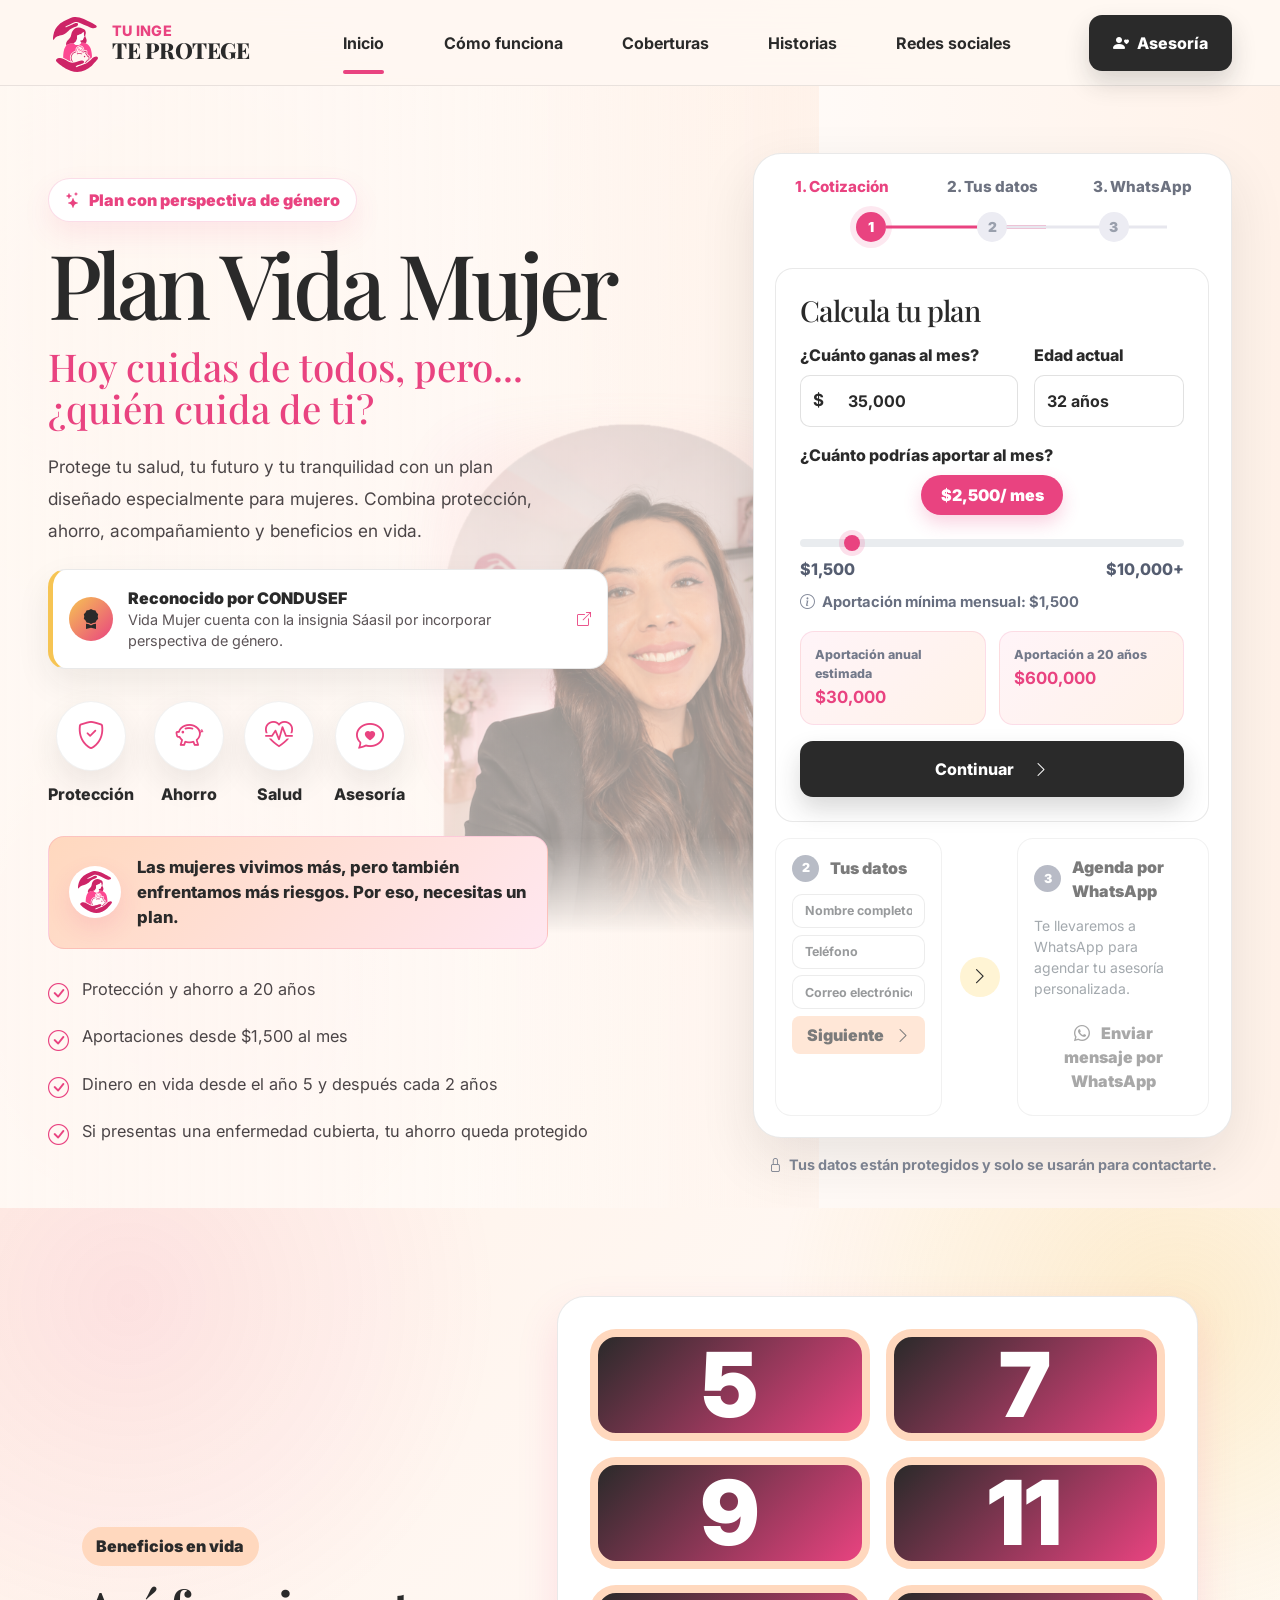
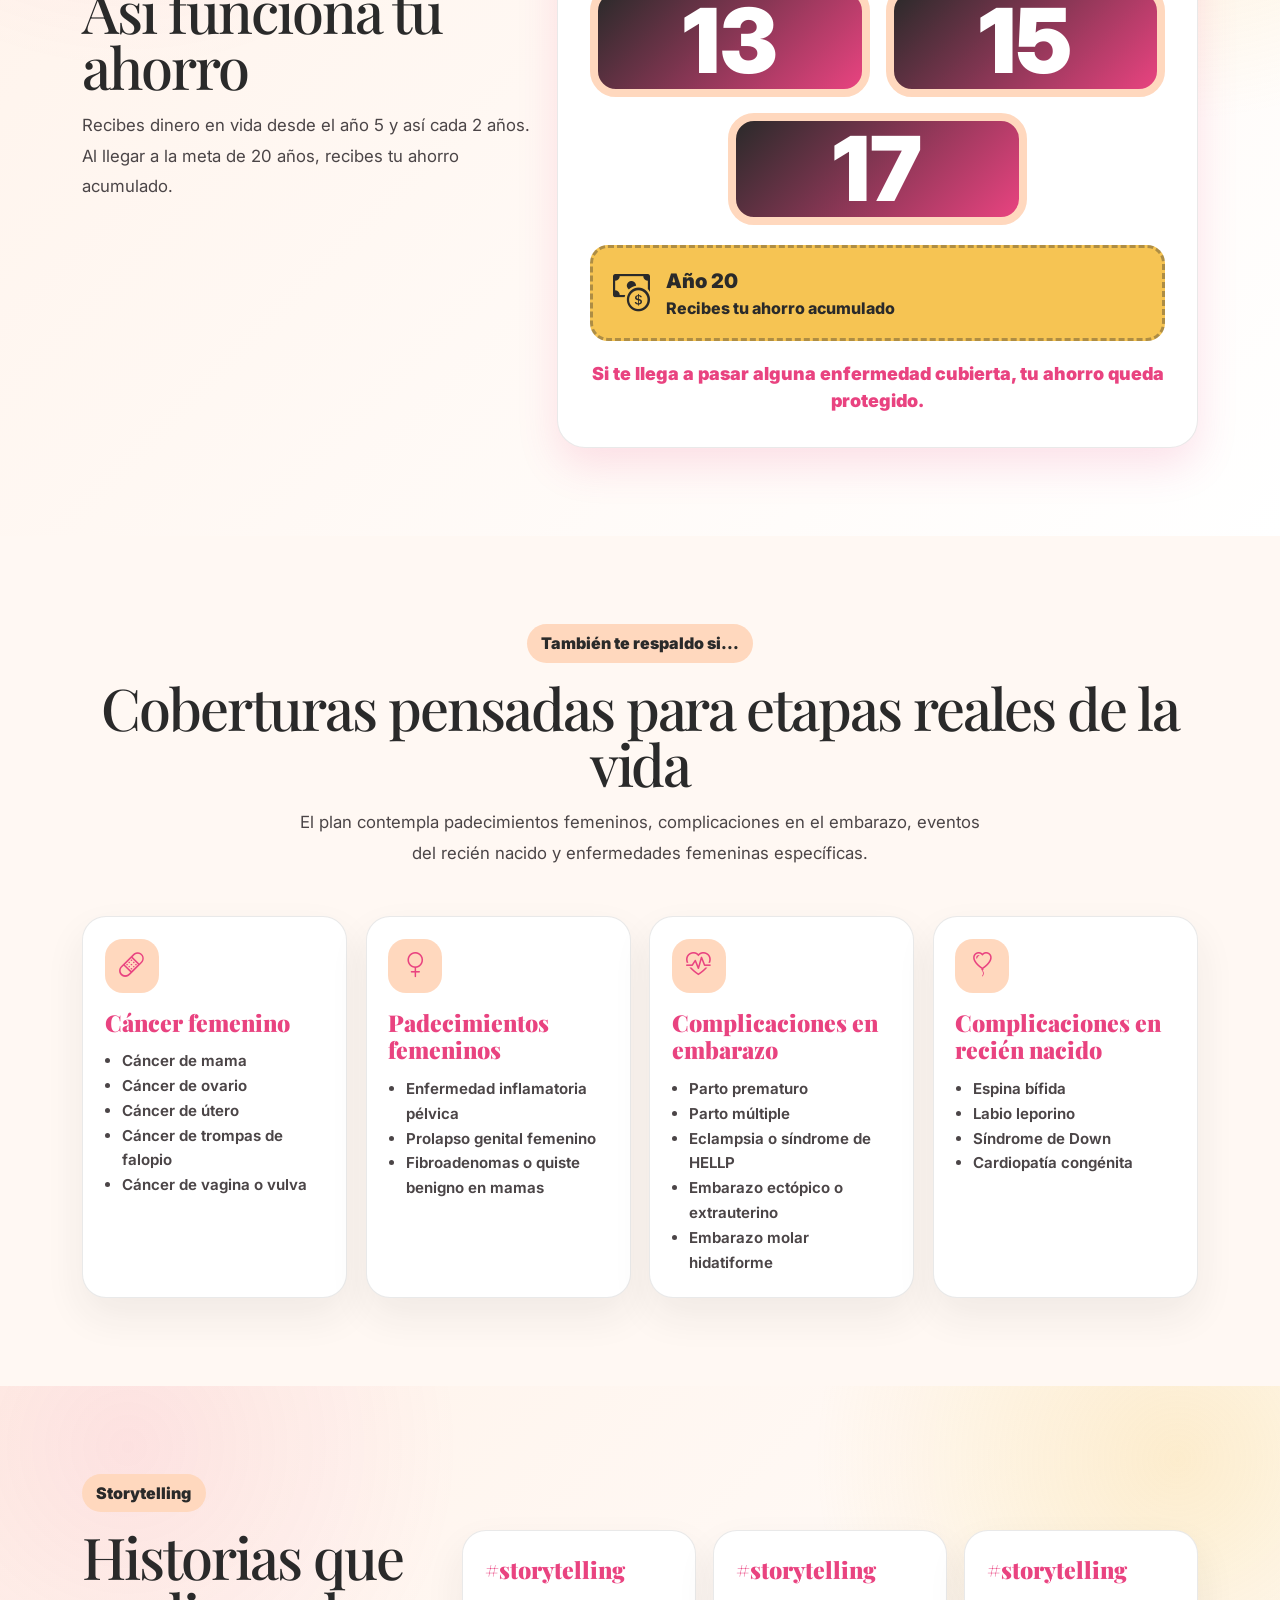
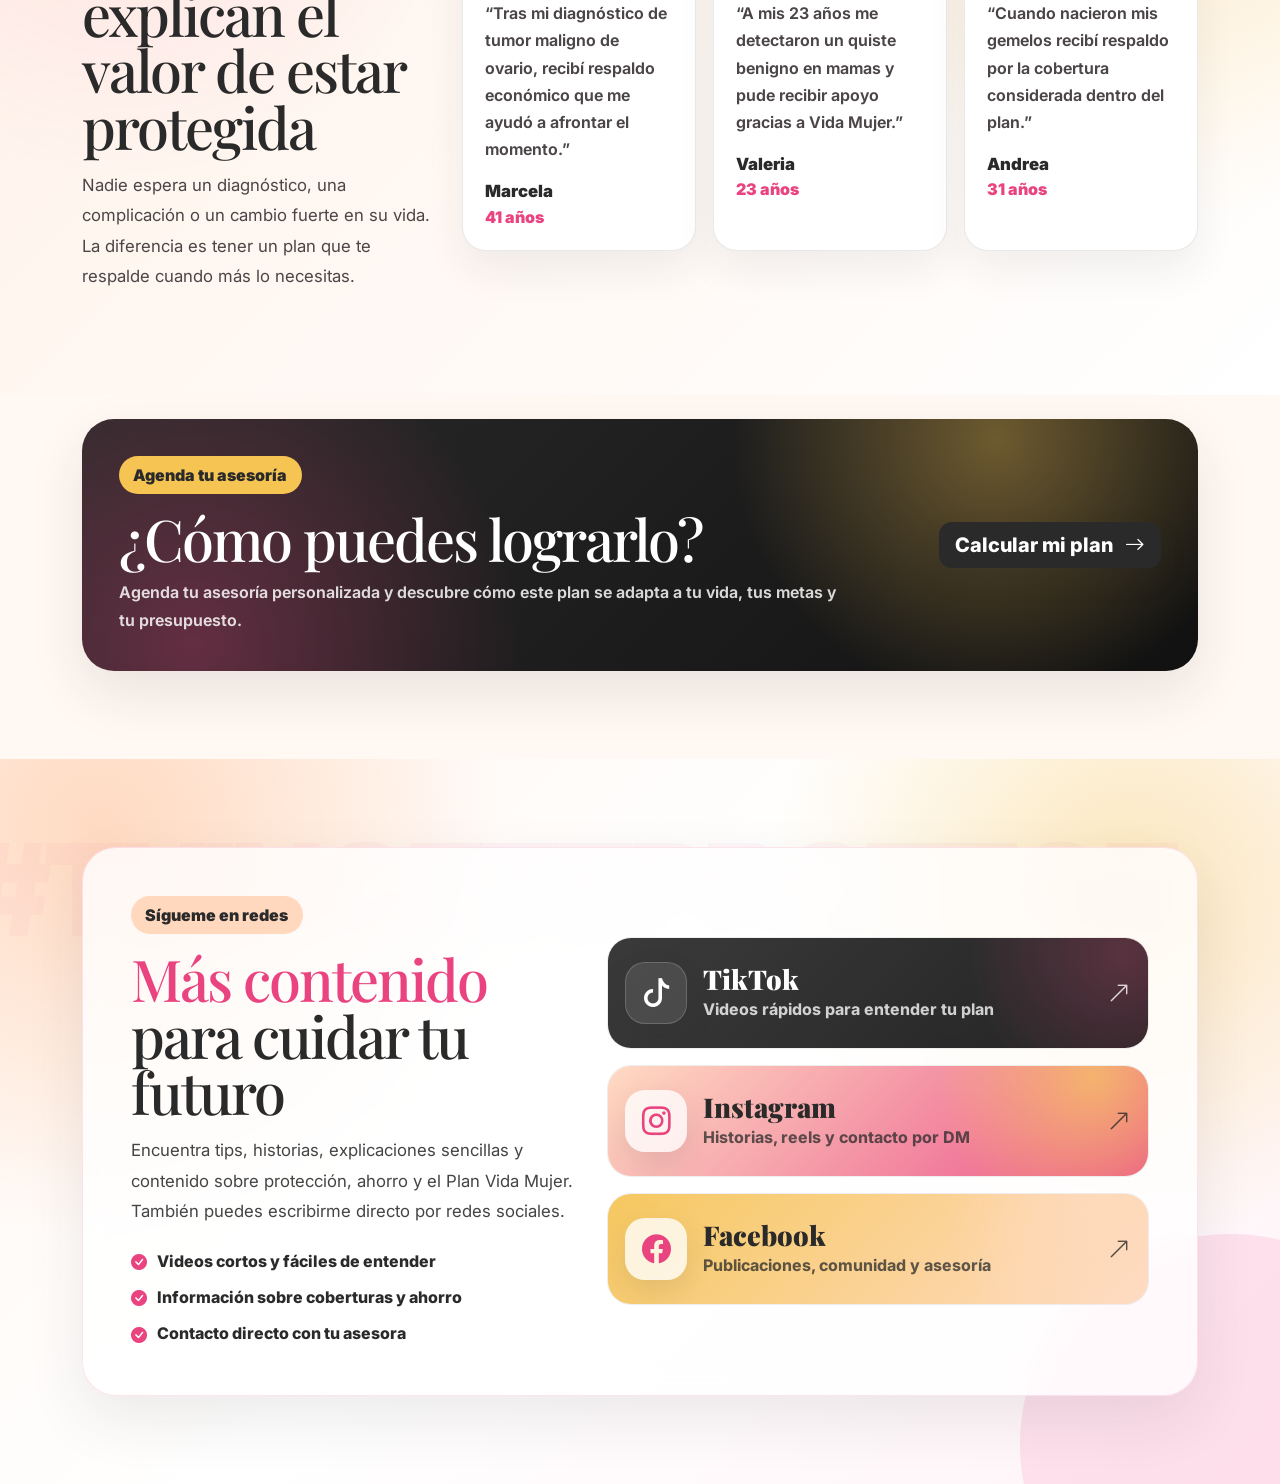
==== commit 219f334f: "Add files via upload" ====
--- a/index.html
+++ b/index.html
@@ -131,12 +131,13 @@
             <span><i class="bi bi-check-circle"></i>Protección y ahorro a 20 años</span>
             <span><i class="bi bi-check-circle"></i>Aportaciones desde $1,500 al mes</span>
             <span><i class="bi bi-check-circle"></i>Dinero en vida desde el año 5 y después cada 2 años</span>
-            <span><i class="bi bi-check-circle"></i>Si presentas una enfermedad cubierta, tu ahorro queda protegido</span>
+            <span><i class="bi bi-check-circle"></i>Si presentas una enfermedad cubierta, tu ahorro queda
+              protegido</span>
           </div>
         </section>
 
         <div class="hero-person" aria-hidden="true">
-          <div class="person-card"></div>
+          <img src="sources/images/asesora-hero.png" alt="Asesora Vida Mujer" class="hero-person-img">
         </div>
 
         <section class="col-lg-6 col-xl-5 offset-xl-1" id="cotizador">
@@ -183,8 +184,7 @@
               </div>
 
               <div class="range-wrap">
-                <input id="contribution" class="form-range" type="range" min="1500" max="10000" step="100"
-                  value="2500">
+                <input id="contribution" class="form-range" type="range" min="1500" max="10000" step="100" value="2500">
 
                 <div class="range-labels">
                   <span>$1,500</span>
@@ -425,7 +425,7 @@
     </div>
   </section>
 
-    <section class="section social-section" id="redes-sociales">
+  <section class="section social-section" id="redes-sociales">
     <div class="container">
       <div class="social-wrapper">
         <div class="social-content">
@@ -448,7 +448,9 @@
         </div>
 
         <div class="social-cards">
-          <a class="social-card social-tiktok" href="https://www.tiktok.com/@tuinge.teprotege?_r=1&_d=ehii9a8m6ic381&sec_uid=MS4wLjABAAAA0E1pdGYAO0eQSAYhyTS8nOe3n_myp7FoPx5H2xJVmABphgu803euk_3Cbj00tlfm&share_author_id=7553027711792481298&sharer_language=es&source=h5_m&u_code=emf2c3h7g0g2a2&item_author_type=1&utm_source=whatsapp&tt_from=whatsapp&enable_checksum=1&utm_medium=ios&share_link_id=88ECA030-DECB-46A0-8994-44A90AEB6CC6&user_id=7553027711792481298&sec_user_id=MS4wLjABAAAA0E1pdGYAO0eQSAYhyTS8nOe3n_myp7FoPx5H2xJVmABphgu803euk_3Cbj00tlfm&social_share_type=5&ug_btm=b8727,b0&utm_campaign=client_share&share_app_id=1233" target="_blank" rel="noopener noreferrer">
+          <a class="social-card social-tiktok"
+            href="https://www.tiktok.com/@tuinge.teprotege?_r=1&_d=ehii9a8m6ic381&sec_uid=MS4wLjABAAAA0E1pdGYAO0eQSAYhyTS8nOe3n_myp7FoPx5H2xJVmABphgu803euk_3Cbj00tlfm&share_author_id=7553027711792481298&sharer_language=es&source=h5_m&u_code=emf2c3h7g0g2a2&item_author_type=1&utm_source=whatsapp&tt_from=whatsapp&enable_checksum=1&utm_medium=ios&share_link_id=88ECA030-DECB-46A0-8994-44A90AEB6CC6&user_id=7553027711792481298&sec_user_id=MS4wLjABAAAA0E1pdGYAO0eQSAYhyTS8nOe3n_myp7FoPx5H2xJVmABphgu803euk_3Cbj00tlfm&social_share_type=5&ug_btm=b8727,b0&utm_campaign=client_share&share_app_id=1233"
+            target="_blank" rel="noopener noreferrer">
             <div class="social-icon">
               <i class="bi bi-tiktok"></i>
             </div>
@@ -461,7 +463,8 @@
             <i class="bi bi-arrow-up-right social-arrow"></i>
           </a>
 
-          <a class="social-card social-instagram" href="https://www.instagram.com/tuinge.teprotege?utm_source=qr" target="_blank" rel="noopener noreferrer">
+          <a class="social-card social-instagram" href="https://www.instagram.com/tuinge.teprotege?utm_source=qr"
+            target="_blank" rel="noopener noreferrer">
             <div class="social-icon">
               <i class="bi bi-instagram"></i>
             </div>
@@ -474,7 +477,8 @@
             <i class="bi bi-arrow-up-right social-arrow"></i>
           </a>
 
-          <a class="social-card social-facebook" href="https://www.facebook.com/" target="_blank" rel="noopener noreferrer">
+          <a class="social-card social-facebook" href="hhttps://www.facebook.com/share/18XMGquM7o/?mibextid=wwXIfr"
+            target="_blank" rel="noopener noreferrer">
             <div class="social-icon">
               <i class="bi bi-facebook"></i>
             </div>
--- a/styles.css
+++ b/styles.css
@@ -1,6 +1,6 @@
 :root {
   --navy: #2a2a2a;
-  --navy-2: #3a3a3a;
+  --navy-2: #111111;
 
   --pink: #e94380;
   --pink-2: #e94380;
@@ -40,8 +40,11 @@
 
 body {
   font-family: "Inter", system-ui, -apple-system, BlinkMacSystemFont, "Segoe UI", sans-serif;
-  color: var(--navy);
-  background: var(--bg);
+  color: var(--carbon);
+  background:
+    radial-gradient(circle at 8% 8%, rgba(255, 216, 190, .55), transparent 28%),
+    radial-gradient(circle at 92% 16%, rgba(246, 196, 83, .22), transparent 25%),
+    #fff8f3;
   overflow-x: hidden;
 }
 
@@ -49,18 +52,22 @@
   text-decoration: none;
 }
 
+/* =========================
+   NAVBAR
+========================= */
+
 .navbar {
   min-height: 86px;
-  background: rgba(255, 255, 255, .94);
+  background: rgba(255, 248, 243, .94);
   backdrop-filter: blur(16px);
-  border-bottom: 1px solid var(--line);
+  border-bottom: 1px solid rgba(42, 42, 42, .10);
 }
 
 .navbar-brand {
   display: flex;
   align-items: center;
   gap: .75rem;
-  color: var(--navy);
+  color: var(--carbon);
   font-weight: 800;
   line-height: 1;
 }
@@ -94,12 +101,12 @@
   font-size: 1.38rem;
   font-family: "Playfair Display", Georgia, serif;
   letter-spacing: -.02em;
-  color: var(--navy);
+  color: var(--carbon);
 }
 
 .nav-link {
   position: relative;
-  color: var(--navy) !important;
+  color: var(--carbon) !important;
   font-weight: 700;
   padding-inline: 1.1rem !important;
 }
@@ -116,26 +123,63 @@
   background: var(--pink);
 }
 
+/* =========================
+   BOTONES
+========================= */
+
 .btn-navy {
-  background: var(--navy);
+  background: var(--carbon);
   color: #fff;
   border: 0;
   border-radius: 13px;
   font-weight: 800;
-  box-shadow: 0 12px 24px rgba(6, 29, 73, .18);
+  box-shadow: 0 12px 24px rgba(42, 42, 42, .18);
 }
 
 .btn-navy:hover {
-  background: var(--navy-2);
+  background: #111;
   color: #fff;
   transform: translateY(-1px);
 }
+
+.btn-whatsapp {
+  background: var(--pink);
+  color: #fff;
+  border: 0;
+  border-radius: 10px;
+  font-weight: 900;
+  min-height: 54px;
+}
+
+.btn-whatsapp:hover {
+  background: #d83270;
+  color: #fff;
+}
+
+.btn-muted {
+  height: 38px;
+  border-radius: 8px;
+  background: var(--peach);
+  color: var(--carbon);
+  font-weight: 900;
+  border: 0;
+}
+
+.btn-muted:hover {
+  background: #ffcba9;
+  color: var(--carbon);
+}
+
+/* =========================
+   HERO
+========================= */
 
 .hero {
   position: relative;
   min-height: calc(100vh - 86px);
   padding: 4.2rem 0 2rem;
   isolation: isolate;
+  overflow: hidden;
 }
 
 .hero::before {
@@ -145,10 +189,10 @@
   width: 64%;
   z-index: -2;
   background:
-    linear-gradient(90deg, rgba(255,255,255,.96) 0%, rgba(255,255,255,.80) 58%, rgba(255,255,255,.25) 100%),
-    radial-gradient(circle at 20% 80%, rgba(207,29,114,.11), transparent 28%),
-    radial-gradient(circle at 10% 20%, rgba(103,56,184,.08), transparent 26%),
-    linear-gradient(135deg, #ffffff 0%, #f7f7fb 100%);
+    linear-gradient(90deg, rgba(255, 248, 243, .96) 0%, rgba(255, 248, 243, .82) 58%, rgba(255, 216, 190, .25) 100%),
+    radial-gradient(circle at 20% 80%, rgba(233, 67, 128, .12), transparent 28%),
+    radial-gradient(circle at 10% 20%, rgba(246, 196, 83, .16), transparent 26%),
+    linear-gradient(135deg, #fff8f3 0%, #fff 100%);
 }
 
 .hero::after {
@@ -156,7 +200,17 @@
   position: absolute;
   inset: 0;
   z-index: -3;
-  background: linear-gradient(90deg, #fff 0%, #fff 34%, #f7f1ed 100%);
+  background: linear-gradient(90deg, #fff8f3 0%, #fff 42%, #fff2e9 100%);
+}
+
+.hero .container-fluid,
+.hero .row,
+.hero section,
+#cotizador,
+.quote-shell,
+.secure-note {
+  position: relative;
+  z-index: 2;
 }
 
 .eyebrow {
@@ -166,8 +220,8 @@
   background: #fff;
   color: var(--pink);
   font-weight: 900;
-  border: 1px solid rgba(207, 29, 114, .13);
-  box-shadow: 0 12px 28px rgba(207, 29, 114, .08);
+  border: 1px solid rgba(233, 67, 128, .18);
+  box-shadow: 0 12px 28px rgba(233, 67, 128, .10);
   border-radius: 999px;
   padding: .55rem 1rem;
   margin-bottom: 1.1rem;
@@ -179,7 +233,7 @@
   line-height: .95;
   letter-spacing: -.055em;
   margin-bottom: 1.25rem;
-  color: var(--navy);
+  color: var(--carbon);
 }
 
 .hero-subtitle {
@@ -191,11 +245,49 @@
 }
 
 .hero-copy {
-  color: #434a5c;
+  color: #4b4547;
   font-size: 1.08rem;
   line-height: 1.85;
   max-width: 520px;
 }
+
+/* Imagen de asesora como fondo translúcido */
+.hero-person {
+  position: absolute;
+  top: 250px;
+  left: 38%;
+  transform: translateX(-18%);
+  width: min(33vw, 460px);
+  min-width: 280px;
+  z-index: 0;
+  pointer-events: none;
+  opacity: .4;
+}
+
+.hero-person::before {
+  content: "";
+  position: absolute;
+  inset: 6% 4% 8% 4%;
+  border-radius: 40px;
+  background:
+    radial-gradient(circle at 50% 35%, rgba(255, 216, 190, .85), rgba(233, 67, 128, .12) 60%, transparent 78%);
+  filter: blur(24px);
+  z-index: -1;
+}
+
+.hero-person-img {
+  width: 100%;
+  height: auto;
+  display: block;
+  object-fit: contain;
+  filter: saturate(.9) contrast(.96);
+  mask-image: linear-gradient(180deg, #000 0%, #000 82%, transparent 100%);
+  -webkit-mask-image: linear-gradient(180deg, #000 0%, #000 82%, transparent 100%);
+}
+
+/* =========================
+   CONDUSEF
+========================= */
 
 .condusef-strip {
   display: grid;
@@ -204,12 +296,12 @@
   gap: .95rem;
   max-width: 560px;
   background: #fff;
-  border: 1px solid rgba(6, 29, 73, .08);
-  border-left: 5px solid #2f9738;
+  border: 1px solid rgba(42, 42, 42, .10);
+  border-left: 5px solid var(--yellow);
   border-radius: 18px;
   padding: 1rem;
   margin: 1.4rem 0 1.8rem;
-  box-shadow: 0 14px 34px rgba(6, 29, 73, .08);
+  box-shadow: 0 14px 34px rgba(42, 42, 42, .08);
 }
 
 .condusef-icon {
@@ -218,8 +310,8 @@
   display: grid;
   place-items: center;
   border-radius: 50%;
-  background: linear-gradient(135deg, #57be5f, #147c28);
-  color: #fff;
+  background: linear-gradient(135deg, var(--yellow), var(--pink));
+  color: var(--carbon);
   font-size: 1.25rem;
 }
 
@@ -229,44 +321,26 @@
 }
 
 .condusef-strip strong {
-  color: var(--navy);
+  color: var(--carbon);
   font-weight: 900;
 }
 
 .condusef-strip span {
-  color: #50586b;
+  color: #5d5558;
   font-size: .9rem;
   line-height: 1.45;
 }
 
 .condusef-strip a {
-  color: #147c28;
+  color: var(--pink);
   font-weight: 900;
   white-space: nowrap;
   font-size: .88rem;
 }
 
-.hero-person {
-  position: absolute;
-  right: 38%;
-  bottom: 0;
-  width: min(35vw, 520px);
-  min-width: 360px;
-  height: 83%;
-  z-index: -1;
-  pointer-events: none;
-}
-
-.person-card {
-  position: absolute;
-  inset: 0;
-  border-radius: 260px 260px 0 0;
-  background:
-    linear-gradient(180deg, rgba(255,255,255,.10), rgba(255,255,255,.62)),
-    url("https://images.unsplash.com/photo-1494790108377-be9c29b29330?auto=format&fit=crop&w=900&q=85") center top / cover no-repeat;
-  filter: saturate(.96);
-  mask-image: linear-gradient(180deg, #000 0%, #000 88%, transparent 100%);
-}
+/* =========================
+   BENEFICIOS PRINCIPALES
+========================= */
 
 .benefit-icons {
   display: flex;
@@ -278,7 +352,7 @@
 .benefit-item {
   text-align: center;
   font-weight: 800;
-  color: var(--navy);
+  color: var(--carbon);
 }
 
 .benefit-bubble {
@@ -290,8 +364,8 @@
   background: #fff;
   color: var(--pink);
   margin: 0 auto .7rem;
-  box-shadow: 0 13px 32px rgba(6,29,73,.09);
-  border: 1px solid rgba(6,29,73,.04);
+  box-shadow: 0 13px 32px rgba(42, 42, 42, .09);
+  border: 1px solid rgba(42, 42, 42, .06);
 }
 
 .benefit-bubble i {
@@ -303,13 +377,13 @@
   align-items: center;
   gap: 1rem;
   max-width: 500px;
-  background: var(--pink-soft);
-  border: 1px solid rgba(207,29,114,.09);
+  background: linear-gradient(135deg, var(--peach), #ffe7f0);
+  border: 1px solid rgba(233, 67, 128, .16);
   border-radius: 16px;
   padding: 1.1rem 1.25rem;
   font-size: 1.04rem;
   font-weight: 800;
-  color: #243049;
+  color: var(--carbon);
   margin-bottom: 1.8rem;
 }
 
@@ -321,7 +395,7 @@
   border-radius: 50%;
   background: #fff;
   flex: 0 0 auto;
-  box-shadow: 0 10px 25px rgba(207, 29, 114, .12);
+  box-shadow: 0 10px 25px rgba(233, 67, 128, .14);
 }
 
 .callout-logo img {
@@ -333,7 +407,7 @@
 .check-list {
   display: grid;
   gap: .95rem;
-  color: #485166;
+  color: #4b4547;
   font-size: 1.02rem;
 }
 
@@ -349,9 +423,13 @@
   margin-top: .05rem;
 }
 
+/* =========================
+   COTIZADOR
+========================= */
+
 .quote-shell {
   background: #fff;
-  border: 1px solid var(--line);
+  border: 1px solid rgba(42, 42, 42, .10);
   border-radius: var(--radius-lg);
   box-shadow: var(--shadow);
   padding: 1.35rem;
@@ -395,7 +473,7 @@
 .step-dot.active {
   background: var(--pink);
   color: #fff;
-  box-shadow: 0 0 0 6px rgba(207,29,114,.10);
+  box-shadow: 0 0 0 6px rgba(233, 67, 128, .12);
 }
 
 .step-dot:not(:last-child)::after {
@@ -416,7 +494,7 @@
 }
 
 .calculator-card {
-  border: 1px solid var(--line);
+  border: 1px solid rgba(42, 42, 42, .10);
   border-radius: 18px;
   padding: 1.5rem;
   background: #fff;
@@ -425,7 +503,7 @@
 .section-title,
 .section-heading {
   font-family: "Playfair Display", Georgia, serif;
-  color: var(--navy);
+  color: var(--carbon);
   letter-spacing: -.035em;
 }
 
@@ -435,7 +513,7 @@
 }
 
 .form-label {
-  color: #343b51;
+  color: var(--carbon);
   font-weight: 800;
   margin-bottom: .45rem;
 }
@@ -443,15 +521,15 @@
 .input-group-text,
 .form-control {
   height: 52px;
-  border-color: var(--line);
+  border-color: rgba(42, 42, 42, .14);
   font-weight: 700;
-  color: var(--navy);
+  color: var(--carbon);
   background: #fff;
 }
 
 .input-group-text {
   border-radius: 10px 0 0 10px;
-  color: var(--navy);
+  color: var(--carbon);
   font-size: 1.05rem;
 }
 
@@ -474,7 +552,7 @@
   background: var(--pink);
   color: #fff;
   font-weight: 900;
-  box-shadow: 0 8px 18px rgba(207,29,114,.22);
+  box-shadow: 0 8px 18px rgba(233, 67, 128, .24);
   margin: .1rem auto .7rem;
 }
 
@@ -484,12 +562,12 @@
 
 .form-range::-webkit-slider-thumb {
   background: var(--pink);
-  box-shadow: 0 0 0 5px rgba(207,29,114,.16);
+  box-shadow: 0 0 0 5px rgba(233, 67, 128, .16);
 }
 
 .form-range::-moz-range-thumb {
   background: var(--pink);
-  box-shadow: 0 0 0 5px rgba(207,29,114,.16);
+  box-shadow: 0 0 0 5px rgba(233, 67, 128, .16);
 }
 
 .range-labels {
@@ -519,8 +597,8 @@
 }
 
 .estimate-box div {
-  background: var(--pink-softer);
-  border: 1px solid rgba(207, 29, 114, .10);
+  background: linear-gradient(135deg, #fff4f8, #fff2e9);
+  border: 1px solid rgba(233, 67, 128, .13);
   border-radius: 14px;
   padding: .85rem;
 }
@@ -539,6 +617,10 @@
   margin-top: .1rem;
 }
 
+/* =========================
+   FORMULARIO Y WHATSAPP
+========================= */
+
 .wizard-panels {
   display: grid;
   grid-template-columns: 1fr auto 1.15fr;
@@ -548,7 +630,7 @@
 }
 
 .mini-panel {
-  border: 1px solid var(--line);
+  border: 1px solid rgba(42, 42, 42, .10);
   border-radius: 16px;
   background: #fff;
   padding: 1rem;
@@ -592,20 +674,6 @@
   background: #fff;
 }
 
-.btn-muted {
-  height: 38px;
-  border-radius: 8px;
-  background: #ededf3;
-  color: var(--navy);
-  font-weight: 900;
-  border: 0;
-}
-
-.btn-muted:hover {
-  background: #e3e4eb;
-  color: var(--navy);
-}
-
 .next-orb {
   width: 40px;
   height: 40px;
@@ -613,23 +681,9 @@
   align-self: center;
   display: grid;
   place-items: center;
-  background: #f0f1f5;
-  color: #858b99;
+  background: var(--yellow-soft);
+  color: var(--carbon);
   font-size: 1.1rem;
-}
-
-.btn-whatsapp {
-  background: #17b85f;
-  color: #fff;
-  border: 0;
-  border-radius: 10px;
-  font-weight: 900;
-  min-height: 54px;
-}
-
-.btn-whatsapp:hover {
-  background: #109e50;
-  color: #fff;
 }
 
 .secure-note {
@@ -640,20 +694,25 @@
   margin-top: 1rem;
 }
 
+/* =========================
+   SECCIONES GENERALES
+========================= */
+
 .section {
   padding: 5.5rem 0;
 }
 
 .section-soft {
   background:
-    radial-gradient(circle at 10% 10%, rgba(207, 29, 114, .09), transparent 26%),
-    linear-gradient(135deg, #fff7fb 0%, #fff 100%);
+    radial-gradient(circle at 10% 10%, rgba(233, 67, 128, .10), transparent 26%),
+    radial-gradient(circle at 92% 12%, rgba(246, 196, 83, .26), transparent 28%),
+    linear-gradient(135deg, #fff2e9 0%, #fff 100%);
 }
 
 .section-kicker {
   display: inline-flex;
-  color: var(--pink);
-  background: var(--pink-soft);
+  color: var(--carbon);
+  background: var(--peach);
   border-radius: 999px;
   padding: .45rem .9rem;
   font-weight: 900;
@@ -667,18 +726,22 @@
 }
 
 .section-copy {
-  color: #565f72;
+  color: #4b4547;
   line-height: 1.8;
   max-width: 680px;
   font-size: 1.05rem;
 }
+
+/* =========================
+   TIMELINE AHORRO
+========================= */
 
 .timeline-card {
   background: #fff;
   border-radius: 28px;
   padding: 2rem;
-  box-shadow: var(--shadow-pink);
-  border: 1px solid rgba(207, 29, 114, .10);
+  box-shadow: 0 18px 40px rgba(233, 67, 128, .15);
+  border: 1px solid rgba(42, 42, 42, .10);
 }
 
 .timeline-grid {
@@ -690,14 +753,14 @@
 .timeline-year {
   min-height: 112px;
   border-radius: 26px;
-  background: linear-gradient(135deg, #b70469, #d71c86);
+  background: linear-gradient(135deg, var(--carbon), var(--pink));
   color: #fff;
   display: grid;
   place-items: center;
   font-size: clamp(3rem, 7vw, 5.6rem);
   font-weight: 900;
   line-height: 1;
-  border: 8px solid #f4a1cd;
+  border: 8px solid var(--peach);
 }
 
 .timeline-year-final {
@@ -710,12 +773,12 @@
   display: flex;
   align-items: center;
   gap: 1rem;
-  background: var(--orange);
-  color: #fff;
+  background: var(--yellow);
+  color: var(--carbon);
   border-radius: 18px;
   padding: 1.1rem 1.25rem;
   margin: 1.25rem 0;
-  border: 3px dashed rgba(255,255,255,.75);
+  border: 3px dashed rgba(42, 42, 42, .35);
 }
 
 .final-year i {
@@ -744,6 +807,10 @@
   margin: 0;
 }
 
+/* =========================
+   COBERTURAS
+========================= */
+
 .coverage-grid {
   display: grid;
   grid-template-columns: repeat(4, 1fr);
@@ -752,10 +819,10 @@
 
 .coverage-card {
   background: #fff;
-  border: 1px solid rgba(207, 29, 114, .11);
+  border: 1px solid rgba(42, 42, 42, .10);
   border-radius: 24px;
   padding: 1.35rem;
-  box-shadow: 0 18px 40px rgba(6, 29, 73, .07);
+  box-shadow: 0 18px 40px rgba(42, 42, 42, .07);
 }
 
 .coverage-icon {
@@ -764,7 +831,7 @@
   display: grid;
   place-items: center;
   border-radius: 18px;
-  background: var(--pink-soft);
+  background: var(--peach);
   color: var(--pink);
   font-size: 1.55rem;
   margin-bottom: 1rem;
@@ -781,11 +848,15 @@
 .coverage-card ul {
   margin: 0;
   padding-left: 1.1rem;
-  color: #424a5c;
+  color: #4b4547;
   font-weight: 650;
   line-height: 1.65;
   font-size: .94rem;
 }
+
+/* =========================
+   HISTORIAS
+========================= */
 
 .story-grid {
   display: grid;
@@ -798,14 +869,14 @@
   background: #fff;
   border-radius: 24px;
   padding: 1.35rem;
-  border: 1px solid rgba(207, 29, 114, .12);
-  box-shadow: 0 18px 40px rgba(6, 29, 73, .07);
+  border: 1px solid rgba(42, 42, 42, .10);
+  box-shadow: 0 18px 40px rgba(42, 42, 42, .07);
 }
 
 .story-card::before {
   content: "#storytelling";
   display: inline-block;
-  color: var(--purple);
+  color: var(--pink);
   font-family: "Playfair Display", Georgia, serif;
   font-size: 1.45rem;
   font-weight: 900;
@@ -813,14 +884,14 @@
 }
 
 .story-card p {
-  color: #4f5669;
+  color: #4b4547;
   line-height: 1.7;
   font-weight: 650;
 }
 
 .story-card strong {
   display: block;
-  color: var(--navy);
+  color: var(--carbon);
   font-size: 1.05rem;
   font-weight: 900;
 }
@@ -829,6 +900,10 @@
   color: var(--pink);
   font-weight: 900;
 }
+
+/* =========================
+   CTA
+========================= */
 
 .cta-section {
   padding-top: 1.5rem;
@@ -840,8 +915,9 @@
   align-items: center;
   gap: 2rem;
   background:
-    radial-gradient(circle at 80% 10%, rgba(51, 209, 197, .22), transparent 28%),
-    linear-gradient(135deg, var(--navy), #0a2b68);
+    radial-gradient(circle at 82% 8%, rgba(246, 196, 83, .38), transparent 28%),
+    radial-gradient(circle at 10% 90%, rgba(233, 67, 128, .32), transparent 32%),
+    linear-gradient(135deg, var(--carbon), #111);
   color: #fff;
   border-radius: 32px;
   padding: 2.3rem;
@@ -860,259 +936,26 @@
 .cta-card p {
   margin: 0;
   max-width: 720px;
-  color: rgba(255,255,255,.83);
+  color: rgba(255, 255, 255, .83);
   line-height: 1.75;
   font-weight: 650;
 }
 
 .cta-card .section-kicker {
-  background: rgba(255,255,255,.12);
-  color: #fff;
-}
-
-.toast-custom {
-  position: fixed;
-  right: 1rem;
-  bottom: 1rem;
-  z-index: 9999;
-  max-width: 380px;
-  display: none;
-}
-
-.toast-custom.show {
-  display: block;
-}
-
-@media (max-width: 1199.98px) {
-  .hero-person {
-    right: 34%;
-    opacity: .72;
-    min-width: 310px;
-  }
-
-  .hero-title {
-    font-size: clamp(3rem, 6vw, 5.2rem);
-  }
-
-  .quote-shell {
-    margin-top: 1rem;
-  }
-
-  .coverage-grid {
-    grid-template-columns: repeat(2, 1fr);
-  }
-}
-
-@media (max-width: 991.98px) {
-  .navbar {
-    min-height: 76px;
-  }
-
-  .nav-link.active::after,
-  .nav-link:hover::after {
-    display: none;
-  }
-
-  .hero {
-    padding: 2.5rem 0 2rem;
-    min-height: auto;
-  }
-
-  .hero::before {
-    width: 100%;
-  }
-
-  .hero-person {
-    position: relative;
-    right: auto;
-    width: min(80vw, 440px);
-    height: 520px;
-    min-width: 0;
-    margin: .25rem auto -1.25rem;
-    opacity: .95;
-    z-index: 0;
-  }
-
-  .person-card {
-    border-radius: 220px 220px 30px 30px;
-    mask-image: linear-gradient(180deg, #000 0%, #000 92%, transparent 100%);
-  }
-
-  .quote-shell {
-    position: relative;
-    z-index: 1;
-  }
-
-  .story-grid {
-    grid-template-columns: 1fr;
-  }
-
-  .cta-card {
-    flex-direction: column;
-    align-items: flex-start;
-  }
-}
-
-@media (max-width: 767.98px) {
-  .brand-title {
-    font-size: 1.05rem;
-  }
-
-  .brand-medium {
-    font-size: .75rem;
-  }
-
-  .brand-mark {
-    width: 46px;
-    height: 46px;
-  }
-
-  .brand-logo {
-    width: 48px;
-    height: 48px;
-  }
-
-  .hero-title {
-    font-size: clamp(2.75rem, 15vw, 4.5rem);
-  }
-
-  .hero-subtitle {
-    font-size: 1.75rem;
-  }
-
-  .hero-copy {
-    font-size: 1rem;
-  }
-
-  .condusef-strip {
-    grid-template-columns: auto 1fr;
-  }
-
-  .condusef-strip a {
-    grid-column: 1 / -1;
-  }
-
-  .benefit-icons {
-    gap: .85rem;
-    justify-content: space-between;
-  }
-
-  .benefit-bubble {
-    width: 58px;
-    height: 58px;
-  }
-
-  .benefit-item {
-    flex: 1 1 38%;
-    font-size: .9rem;
-  }
-
-  .callout {
-    font-size: .98rem;
-    padding: 1rem;
-  }
-
-  .quote-shell {
-    padding: .85rem;
-  }
-
-  .steps-head {
-    font-size: .74rem;
-    gap: .4rem;
-  }
-
-  .progress-steps {
-    margin-inline: .7rem;
-  }
-
-  .step-dot:not(:last-child)::after {
-    width: calc(100vw / 4.6);
-  }
-
-  .calculator-card {
-    padding: 1rem;
-  }
-
-  .estimate-box {
-    grid-template-columns: 1fr;
-  }
-
-  .wizard-panels {
-    grid-template-columns: 1fr;
-  }
-
-  .next-orb {
-    transform: rotate(90deg);
-    margin: -.2rem auto;
-  }
-
-  .hero-person {
-    height: 420px;
-    width: min(92vw, 380px);
-  }
-
-  .section {
-    padding: 4rem 0;
-  }
-
-  .timeline-grid {
-    gap: .75rem;
-  }
-
-  .timeline-year {
-    min-height: 86px;
-    border-width: 6px;
-  }
-
-  .timeline-year-final {
-    width: 70%;
-  }
-
-  .coverage-grid {
-    grid-template-columns: 1fr;
-  }
-
-  .cta-card {
-    padding: 1.5rem;
-    border-radius: 24px;
-  }
-}
-
-@media (max-width: 420px) {
-  .hero {
-    padding-top: 1.8rem;
-  }
-
-  .hero-person {
-    height: 360px;
-  }
-
-  .section-title {
-    font-size: 1.55rem;
-  }
-
-  .input-group-text,
-  .form-control {
-    height: 48px;
-  }
-
-  .timeline-card {
-    padding: 1.2rem;
-  }
-
-  .final-year {
-    align-items: flex-start;
-  }
-}
-
-
+  background: var(--yellow);
+  color: var(--carbon);
+}
+
+/* =========================
+   REDES SOCIALES
+========================= */
 
 .social-section {
   position: relative;
   overflow: hidden;
   background:
     radial-gradient(circle at 8% 10%, rgba(255, 216, 190, .95), transparent 30%),
-    radial-gradient(circle at 88% 18%, rgba(246, 196, 83, .36), transparent 28%),
+    radial-gradient(circle at 88% 18%, rgba(246, 196, 83, .38), transparent 28%),
     linear-gradient(135deg, #fff7f2 0%, #fff 48%, #fff3f8 100%);
 }
 
@@ -1148,26 +991,26 @@
   grid-template-columns: .9fr 1.1fr;
   gap: 2rem;
   align-items: center;
-  background: rgba(255, 255, 255, .78);
-  border: 1px solid rgba(233, 67, 128, .12);
+  background: rgba(255, 255, 255, .80);
+  border: 1px solid rgba(233, 67, 128, .14);
   border-radius: 34px;
   padding: clamp(1.4rem, 4vw, 3rem);
-  box-shadow: 0 24px 60px rgba(42, 42, 42, .08);
+  box-shadow: 0 24px 60px rgba(42, 42, 42, .09);
   backdrop-filter: blur(14px);
 }
 
 .social-kicker {
-  color: #2a2a2a;
-  background: #ffd8be;
+  color: var(--carbon);
+  background: var(--peach);
 }
 
 .social-heading {
-  color: #2a2a2a;
+  color: var(--carbon);
   max-width: 640px;
 }
 
 .social-heading::first-line {
-  color: #e94380;
+  color: var(--pink);
 }
 
 .social-copy {
@@ -1178,7 +1021,7 @@
   display: grid;
   gap: .7rem;
   margin-top: 1.4rem;
-  color: #2a2a2a;
+  color: var(--carbon);
   font-weight: 800;
 }
 
@@ -1189,7 +1032,7 @@
 }
 
 .social-mini-list i {
-  color: #e94380;
+  color: var(--pink);
   margin-top: .08rem;
 }
 
@@ -1207,7 +1050,7 @@
   min-height: 112px;
   padding: 1.1rem;
   border-radius: 24px;
-  color: #2a2a2a;
+  color: var(--carbon);
   border: 1px solid rgba(42, 42, 42, .08);
   overflow: hidden;
   transition: transform .25s ease, box-shadow .25s ease, border-color .25s ease;
@@ -1224,26 +1067,26 @@
 .social-card:hover {
   transform: translateY(-5px);
   box-shadow: 0 20px 45px rgba(42, 42, 42, .13);
-  border-color: rgba(233, 67, 128, .28);
-  color: #2a2a2a;
+  border-color: rgba(233, 67, 128, .30);
+  color: var(--carbon);
 }
 
 .social-tiktok::before {
   background:
-    radial-gradient(circle at 96% 15%, rgba(233, 67, 128, .22), transparent 30%),
-    linear-gradient(135deg, #2a2a2a 0%, #383838 100%);
+    radial-gradient(circle at 96% 15%, rgba(233, 67, 128, .26), transparent 30%),
+    linear-gradient(135deg, var(--carbon), #111);
 }
 
 .social-instagram::before {
   background:
     radial-gradient(circle at 90% 10%, rgba(246, 196, 83, .75), transparent 32%),
-    linear-gradient(135deg, #ffd8be 0%, #e94380 100%);
+    linear-gradient(135deg, var(--peach) 0%, var(--pink) 100%);
 }
 
 .social-facebook::before {
   background:
-    radial-gradient(circle at 90% 10%, rgba(255, 216, 190, .65), transparent 30%),
-    linear-gradient(135deg, #f6c453 0%, #ffd8be 100%);
+    radial-gradient(circle at 90% 10%, rgba(255, 216, 190, .70), transparent 30%),
+    linear-gradient(135deg, var(--yellow) 0%, var(--peach) 100%);
 }
 
 .social-tiktok,
@@ -1259,8 +1102,8 @@
   display: grid;
   place-items: center;
   border-radius: 20px;
-  background: rgba(255, 255, 255, .76);
-  color: #e94380;
+  background: rgba(255, 255, 255, .78);
+  color: var(--pink);
   font-size: 1.8rem;
   box-shadow: 0 12px 30px rgba(42, 42, 42, .10);
 }
@@ -1301,13 +1144,234 @@
   opacity: .8;
 }
 
+/* =========================
+   TOAST
+========================= */
+
+.toast-custom {
+  position: fixed;
+  right: 1rem;
+  bottom: 1rem;
+  z-index: 9999;
+  max-width: 380px;
+  display: none;
+  border-color: rgba(233, 67, 128, .18);
+  background: #fff;
+  color: var(--carbon);
+}
+
+.toast-custom.show {
+  display: block;
+}
+
+/* =========================
+   RESPONSIVE
+========================= */
+
+@media (max-width: 1199.98px) {
+  .hero-person {
+    top: 130px;
+    left: 50%;
+    transform: translateX(-12%);
+    width: min(34vw, 390px);
+    min-width: 240px;
+    opacity: .18;
+  }
+
+  .hero-title {
+    font-size: clamp(3rem, 6vw, 5.2rem);
+  }
+
+  .quote-shell {
+    margin-top: 1rem;
+  }
+
+  .coverage-grid {
+    grid-template-columns: repeat(2, 1fr);
+  }
+}
+
 @media (max-width: 991.98px) {
+  .navbar {
+    min-height: 76px;
+  }
+
+  .nav-link.active::after,
+  .nav-link:hover::after {
+    display: none;
+  }
+
+  .hero {
+    padding: 2.5rem 0 2rem;
+    min-height: auto;
+  }
+
+  .hero::before {
+    width: 100%;
+  }
+
+  .hero-person {
+    position: absolute;
+    top: 180px;
+    left: 50%;
+    transform: translateX(-50%);
+    width: min(52vw, 340px);
+    min-width: 0;
+    opacity: .14;
+  }
+
+  .hero-person::before {
+    inset: 8% 6% 10% 6%;
+    filter: blur(18px);
+  }
+
+  .quote-shell {
+    position: relative;
+    z-index: 2;
+  }
+
+  .story-grid {
+    grid-template-columns: 1fr;
+  }
+
+  .cta-card {
+    flex-direction: column;
+    align-items: flex-start;
+  }
+
   .social-wrapper {
     grid-template-columns: 1fr;
   }
 }
 
-@media (max-width: 575.98px) {
+@media (max-width: 767.98px) {
+  .brand-title {
+    font-size: 1.05rem;
+  }
+
+  .brand-medium {
+    font-size: .75rem;
+  }
+
+  .brand-mark {
+    width: 46px;
+    height: 46px;
+  }
+
+  .brand-logo {
+    width: 48px;
+    height: 48px;
+  }
+
+  .hero-title {
+    font-size: clamp(2.75rem, 15vw, 4.5rem);
+  }
+
+  .hero-subtitle {
+    font-size: 1.75rem;
+  }
+
+  .hero-copy {
+    font-size: 1rem;
+  }
+
+  .hero-person {
+    position: absolute;
+    top: 230px;
+    left: 50%;
+    transform: translateX(-50%);
+    width: min(68vw, 260px);
+    opacity: .10;
+  }
+
+  .condusef-strip {
+    grid-template-columns: auto 1fr;
+  }
+
+  .condusef-strip a {
+    grid-column: 1 / -1;
+  }
+
+  .benefit-icons {
+    gap: .85rem;
+    justify-content: space-between;
+  }
+
+  .benefit-bubble {
+    width: 58px;
+    height: 58px;
+  }
+
+  .benefit-item {
+    flex: 1 1 38%;
+    font-size: .9rem;
+  }
+
+  .callout {
+    font-size: .98rem;
+    padding: 1rem;
+  }
+
+  .quote-shell {
+    padding: .85rem;
+  }
+
+  .steps-head {
+    font-size: .74rem;
+    gap: .4rem;
+  }
+
+  .progress-steps {
+    margin-inline: .7rem;
+  }
+
+  .step-dot:not(:last-child)::after {
+    width: calc(100vw / 4.6);
+  }
+
+  .calculator-card {
+    padding: 1rem;
+  }
+
+  .estimate-box {
+    grid-template-columns: 1fr;
+  }
+
+  .wizard-panels {
+    grid-template-columns: 1fr;
+  }
+
+  .next-orb {
+    transform: rotate(90deg);
+    margin: -.2rem auto;
+  }
+
+  .section {
+    padding: 4rem 0;
+  }
+
+  .timeline-grid {
+    gap: .75rem;
+  }
+
+  .timeline-year {
+    min-height: 86px;
+    border-width: 6px;
+  }
+
+  .timeline-year-final {
+    width: 70%;
+  }
+
+  .coverage-grid {
+    grid-template-columns: 1fr;
+  }
+
+  .cta-card {
+    padding: 1.5rem;
+    border-radius: 24px;
+  }
+
   .social-wrapper {
     border-radius: 26px;
     padding: 1.1rem;
@@ -1335,362 +1399,31 @@
   }
 }
 
-/* =========================
-   PALETA GLOBAL NUEVA
-   Durazno: #ffd8be
-   Rosa: #e94380
-   Carbón: #2a2a2a
-   Amarillo: #f6c453
-========================= */
-
-body {
-  color: var(--carbon);
-  background:
-    radial-gradient(circle at 8% 8%, rgba(255, 216, 190, .55), transparent 28%),
-    radial-gradient(circle at 92% 16%, rgba(246, 196, 83, .22), transparent 25%),
-    #fff8f3;
-}
-
-.navbar {
-  background: rgba(255, 248, 243, .94);
-  border-bottom: 1px solid rgba(42, 42, 42, .10);
-}
-
-.brand-medium {
-  color: var(--pink);
-}
-
-.brand-title,
-.navbar-brand,
-.nav-link {
-  color: var(--carbon) !important;
-}
-
-.nav-link.active::after,
-.nav-link:hover::after {
-  background: var(--pink);
-}
-
-.btn-navy {
-  background: var(--carbon);
-  color: #fff;
-  box-shadow: 0 12px 24px rgba(42, 42, 42, .18);
-}
-
-.btn-navy:hover {
-  background: #111;
-  color: #fff;
-}
-
-.hero::before {
-  background:
-    linear-gradient(90deg, rgba(255, 248, 243, .96) 0%, rgba(255, 248, 243, .82) 58%, rgba(255, 216, 190, .25) 100%),
-    radial-gradient(circle at 20% 80%, rgba(233, 67, 128, .12), transparent 28%),
-    radial-gradient(circle at 10% 20%, rgba(246, 196, 83, .16), transparent 26%),
-    linear-gradient(135deg, #fff8f3 0%, #fff 100%);
-}
-
-.hero::after {
-  background: linear-gradient(90deg, #fff8f3 0%, #fff 42%, #fff2e9 100%);
-}
-
-.eyebrow {
-  background: #fff;
-  color: var(--pink);
-  border: 1px solid rgba(233, 67, 128, .18);
-  box-shadow: 0 12px 28px rgba(233, 67, 128, .10);
-}
-
-.hero-title,
-.section-title,
-.section-heading {
-  color: var(--carbon);
-}
-
-.hero-subtitle {
-  color: var(--pink);
-}
-
-.hero-copy,
-.section-copy,
-.check-list,
-.coverage-card ul,
-.story-card p {
-  color: #4b4547;
-}
-
-.condusef-strip {
-  background: #fff;
-  border: 1px solid rgba(42, 42, 42, .10);
-  border-left: 5px solid var(--yellow);
-  box-shadow: 0 14px 34px rgba(42, 42, 42, .08);
-}
-
-.condusef-icon {
-  background: linear-gradient(135deg, var(--yellow), var(--pink));
-  color: var(--carbon);
-}
-
-.condusef-strip strong {
-  color: var(--carbon);
-}
-
-.condusef-strip span {
-  color: #5d5558;
-}
-
-.condusef-strip a {
-  color: var(--pink);
-}
-
-.benefit-bubble {
-  background: #fff;
-  color: var(--pink);
-  box-shadow: 0 13px 32px rgba(42, 42, 42, .09);
-}
-
-.benefit-item {
-  color: var(--carbon);
-}
-
-.callout {
-  background: linear-gradient(135deg, var(--peach), #ffe7f0);
-  border: 1px solid rgba(233, 67, 128, .16);
-  color: var(--carbon);
-}
-
-.callout-logo {
-  background: #fff;
-  box-shadow: 0 10px 25px rgba(233, 67, 128, .14);
-}
-
-.check-list i {
-  color: var(--pink);
-}
-
-.quote-shell,
-.calculator-card,
-.timeline-card,
-.coverage-card,
-.story-card {
-  background: #fff;
-  border-color: rgba(42, 42, 42, .10);
-}
-
-.step-title.active {
-  color: var(--pink);
-}
-
-.step-dot.active {
-  background: var(--pink);
-  color: #fff;
-  box-shadow: 0 0 0 6px rgba(233, 67, 128, .12);
-}
-
-.step-dot.active::after {
-  background: var(--pink);
-}
-
-.amount-pill {
-  background: var(--pink);
-  color: #fff;
-  box-shadow: 0 8px 18px rgba(233, 67, 128, .24);
-}
-
-.form-range::-webkit-slider-thumb {
-  background: var(--pink);
-  box-shadow: 0 0 0 5px rgba(233, 67, 128, .16);
-}
-
-.form-range::-moz-range-thumb {
-  background: var(--pink);
-  box-shadow: 0 0 0 5px rgba(233, 67, 128, .16);
-}
-
-.input-group-text,
-.form-control {
-  color: var(--carbon);
-  border-color: rgba(42, 42, 42, .14);
-}
-
-.estimate-box div {
-  background: linear-gradient(135deg, #fff4f8, #fff2e9);
-  border: 1px solid rgba(233, 67, 128, .13);
-}
-
-.estimate-box strong {
-  color: var(--pink);
-}
-
-.mini-panel:not(.disabled) .small-dot {
-  background: var(--pink);
-}
-
-.btn-muted {
-  background: var(--peach);
-  color: var(--carbon);
-}
-
-.btn-muted:hover {
-  background: #ffcba9;
-  color: var(--carbon);
-}
-
-.next-orb {
-  background: var(--yellow-soft);
-  color: var(--carbon);
-}
-
-.btn-whatsapp {
-  background: var(--pink);
-  color: #fff;
-}
-
-.btn-whatsapp:hover {
-  background: #d83270;
-  color: #fff;
-}
-
-.section-soft {
-  background:
-    radial-gradient(circle at 10% 10%, rgba(233, 67, 128, .10), transparent 26%),
-    radial-gradient(circle at 92% 12%, rgba(246, 196, 83, .26), transparent 28%),
-    linear-gradient(135deg, #fff2e9 0%, #fff 100%);
-}
-
-.section-kicker {
-  color: var(--carbon);
-  background: var(--peach);
-}
-
-.timeline-card {
-  box-shadow: 0 18px 40px rgba(233, 67, 128, .15);
-}
-
-.timeline-year {
-  background: linear-gradient(135deg, var(--carbon), var(--pink));
-  color: #fff;
-  border: 8px solid var(--peach);
-}
-
-.final-year {
-  background: var(--yellow);
-  color: var(--carbon);
-  border: 3px dashed rgba(42, 42, 42, .35);
-}
-
-.timeline-note {
-  color: var(--pink);
-}
-
-.coverage-icon {
-  background: var(--peach);
-  color: var(--pink);
-}
-
-.coverage-card h3 {
-  color: var(--pink);
-}
-
-.story-card::before {
-  color: var(--pink);
-}
-
-.story-card strong {
-  color: var(--carbon);
-}
-
-.story-card span {
-  color: var(--pink);
-}
-
-.cta-card {
-  background:
-    radial-gradient(circle at 82% 8%, rgba(246, 196, 83, .38), transparent 28%),
-    radial-gradient(circle at 10% 90%, rgba(233, 67, 128, .32), transparent 32%),
-    linear-gradient(135deg, var(--carbon), #111);
-  color: #fff;
-}
-
-.cta-card .section-kicker {
-  background: var(--yellow);
-  color: var(--carbon);
-}
-
-.cta-card .section-heading,
-.cta-card p {
-  color: #fff;
-}
-
-.social-section {
-  background:
-    radial-gradient(circle at 8% 10%, rgba(255, 216, 190, .95), transparent 30%),
-    radial-gradient(circle at 88% 18%, rgba(246, 196, 83, .38), transparent 28%),
-    linear-gradient(135deg, #fff7f2 0%, #fff 48%, #fff3f8 100%);
-}
-
-.social-wrapper {
-  background: rgba(255, 255, 255, .80);
-  border: 1px solid rgba(233, 67, 128, .14);
-  box-shadow: 0 24px 60px rgba(42, 42, 42, .09);
-}
-
-.social-kicker {
-  color: var(--carbon);
-  background: var(--peach);
-}
-
-.social-heading {
-  color: var(--carbon);
-}
-
-.social-heading::first-line {
-  color: var(--pink);
-}
-
-.social-mini-list {
-  color: var(--carbon);
-}
-
-.social-mini-list i {
-  color: var(--pink);
-}
-
-.social-card {
-  color: var(--carbon);
-  border: 1px solid rgba(42, 42, 42, .08);
-}
-
-.social-card:hover {
-  box-shadow: 0 20px 45px rgba(42, 42, 42, .13);
-  border-color: rgba(233, 67, 128, .30);
-}
-
-.social-tiktok::before {
-  background:
-    radial-gradient(circle at 96% 15%, rgba(233, 67, 128, .26), transparent 30%),
-    linear-gradient(135deg, var(--carbon), #111);
-}
-
-.social-instagram::before {
-  background:
-    radial-gradient(circle at 90% 10%, rgba(246, 196, 83, .75), transparent 32%),
-    linear-gradient(135deg, var(--peach) 0%, var(--pink) 100%);
-}
-
-.social-facebook::before {
-  background:
-    radial-gradient(circle at 90% 10%, rgba(255, 216, 190, .70), transparent 30%),
-    linear-gradient(135deg, var(--yellow) 0%, var(--peach) 100%);
-}
-
-.social-icon {
-  background: rgba(255, 255, 255, .78);
-  color: var(--pink);
-}
-
-.toast-custom {
-  border-color: rgba(233, 67, 128, .18);
-  background: #fff;
-  color: var(--carbon);
+@media (max-width: 420px) {
+  .hero {
+    padding-top: 1.8rem;
+  }
+
+  .hero-person {
+    top: 250px;
+    width: min(72vw, 220px);
+    opacity: .08;
+  }
+
+  .section-title {
+    font-size: 1.55rem;
+  }
+
+  .input-group-text,
+  .form-control {
+    height: 48px;
+  }
+
+  .timeline-card {
+    padding: 1.2rem;
+  }
+
+  .final-year {
+    align-items: flex-start;
+  }
 }
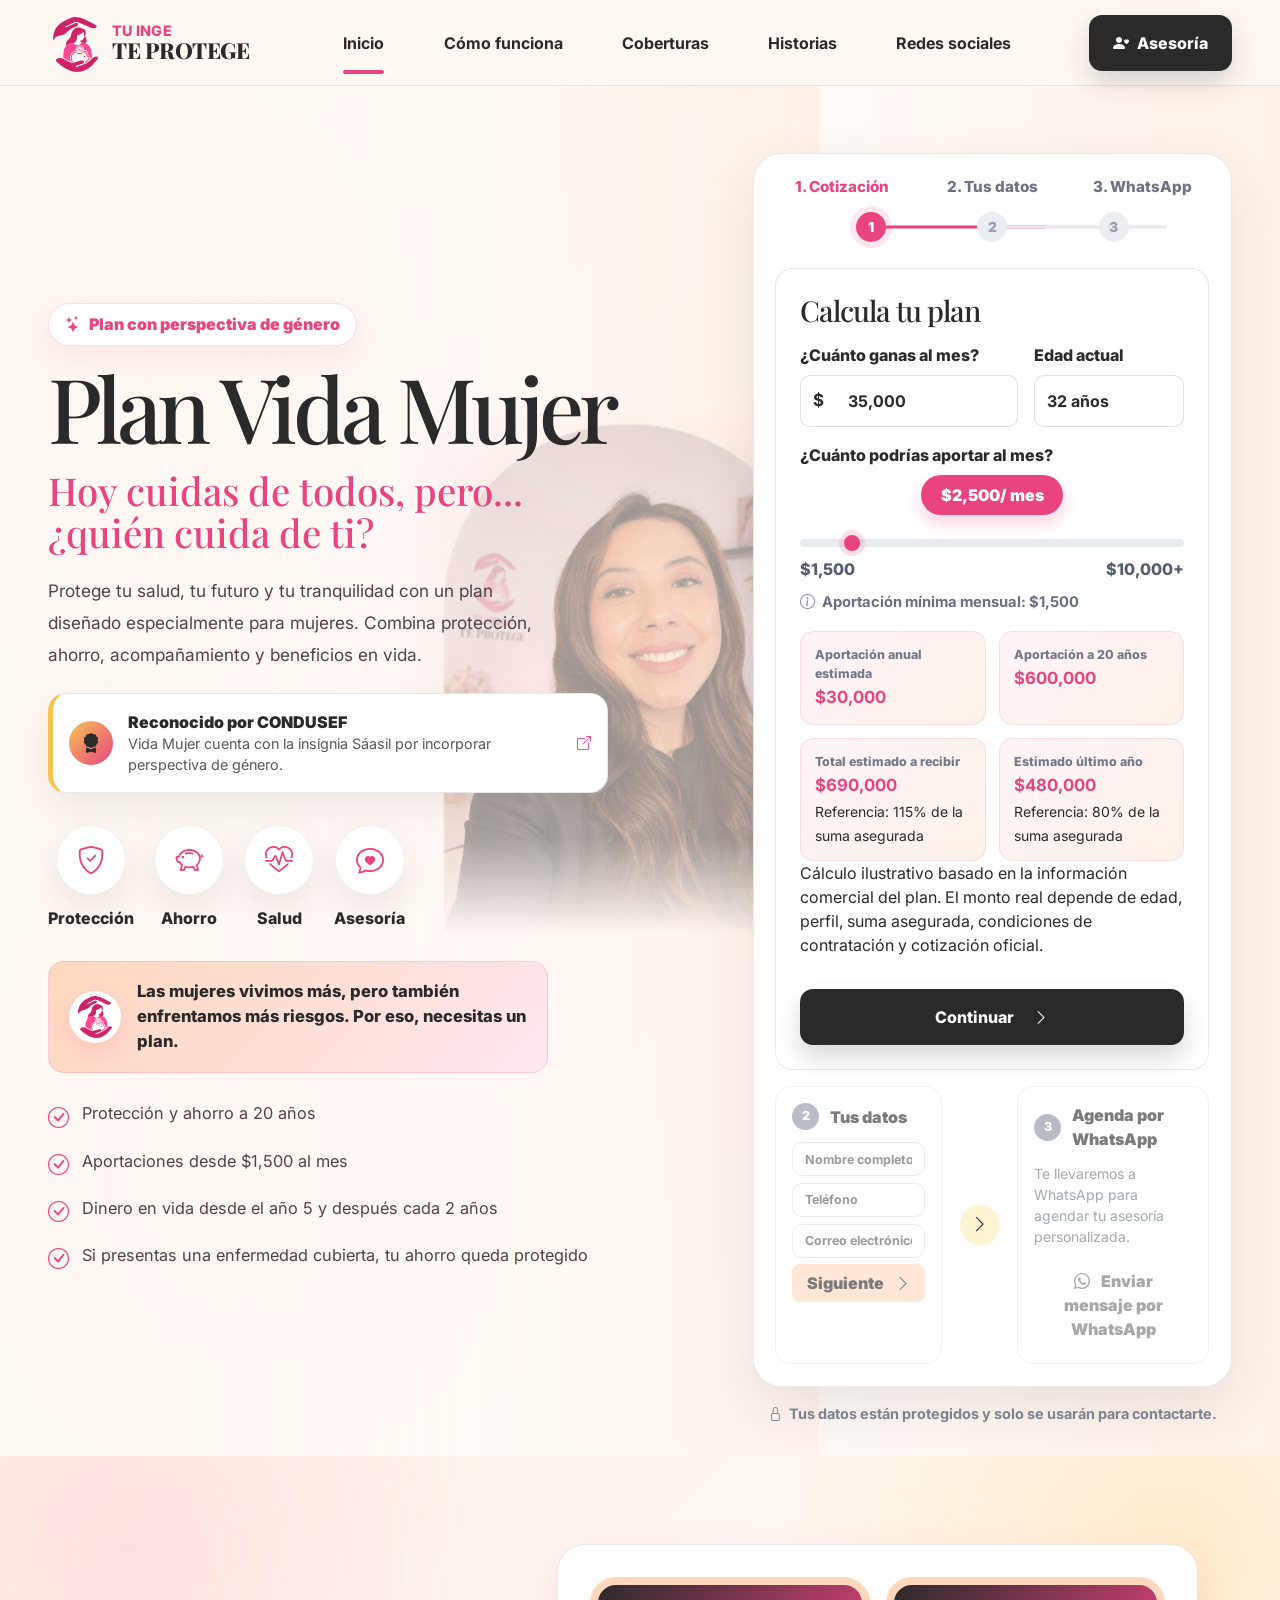
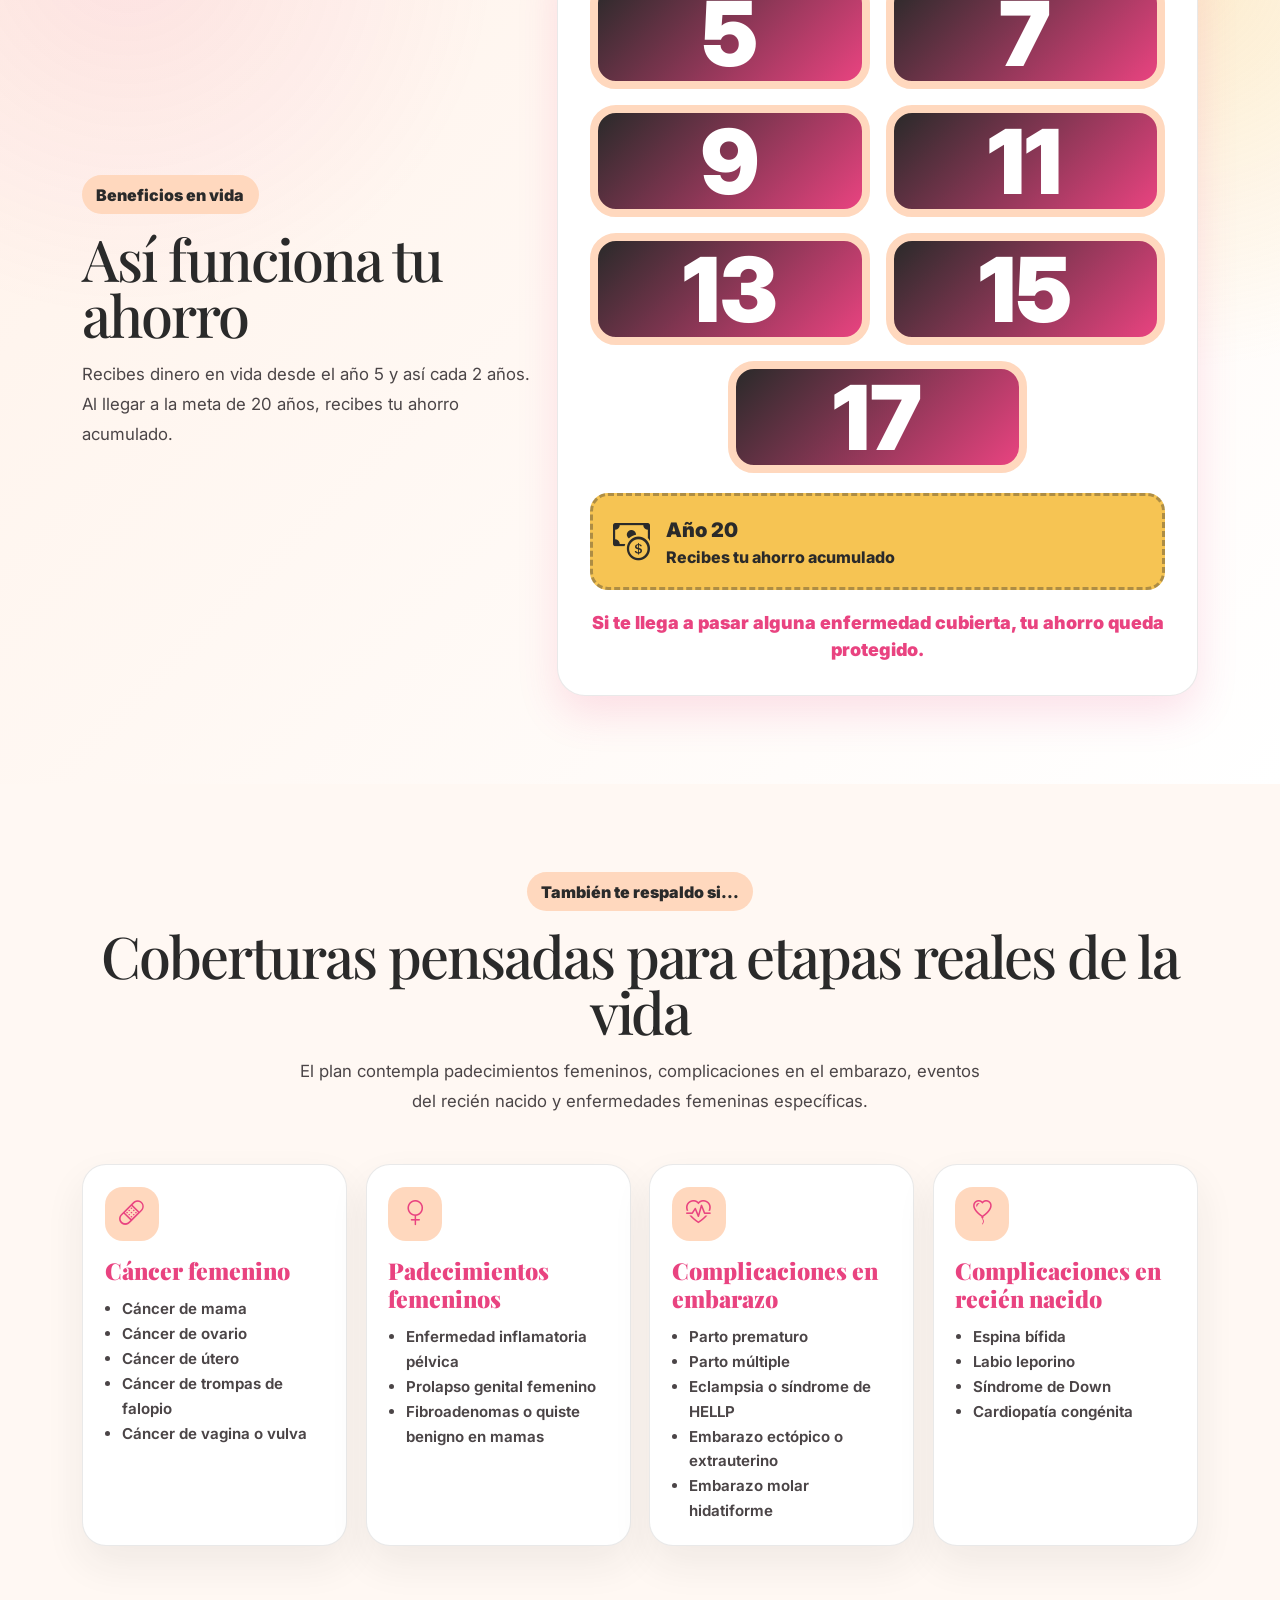
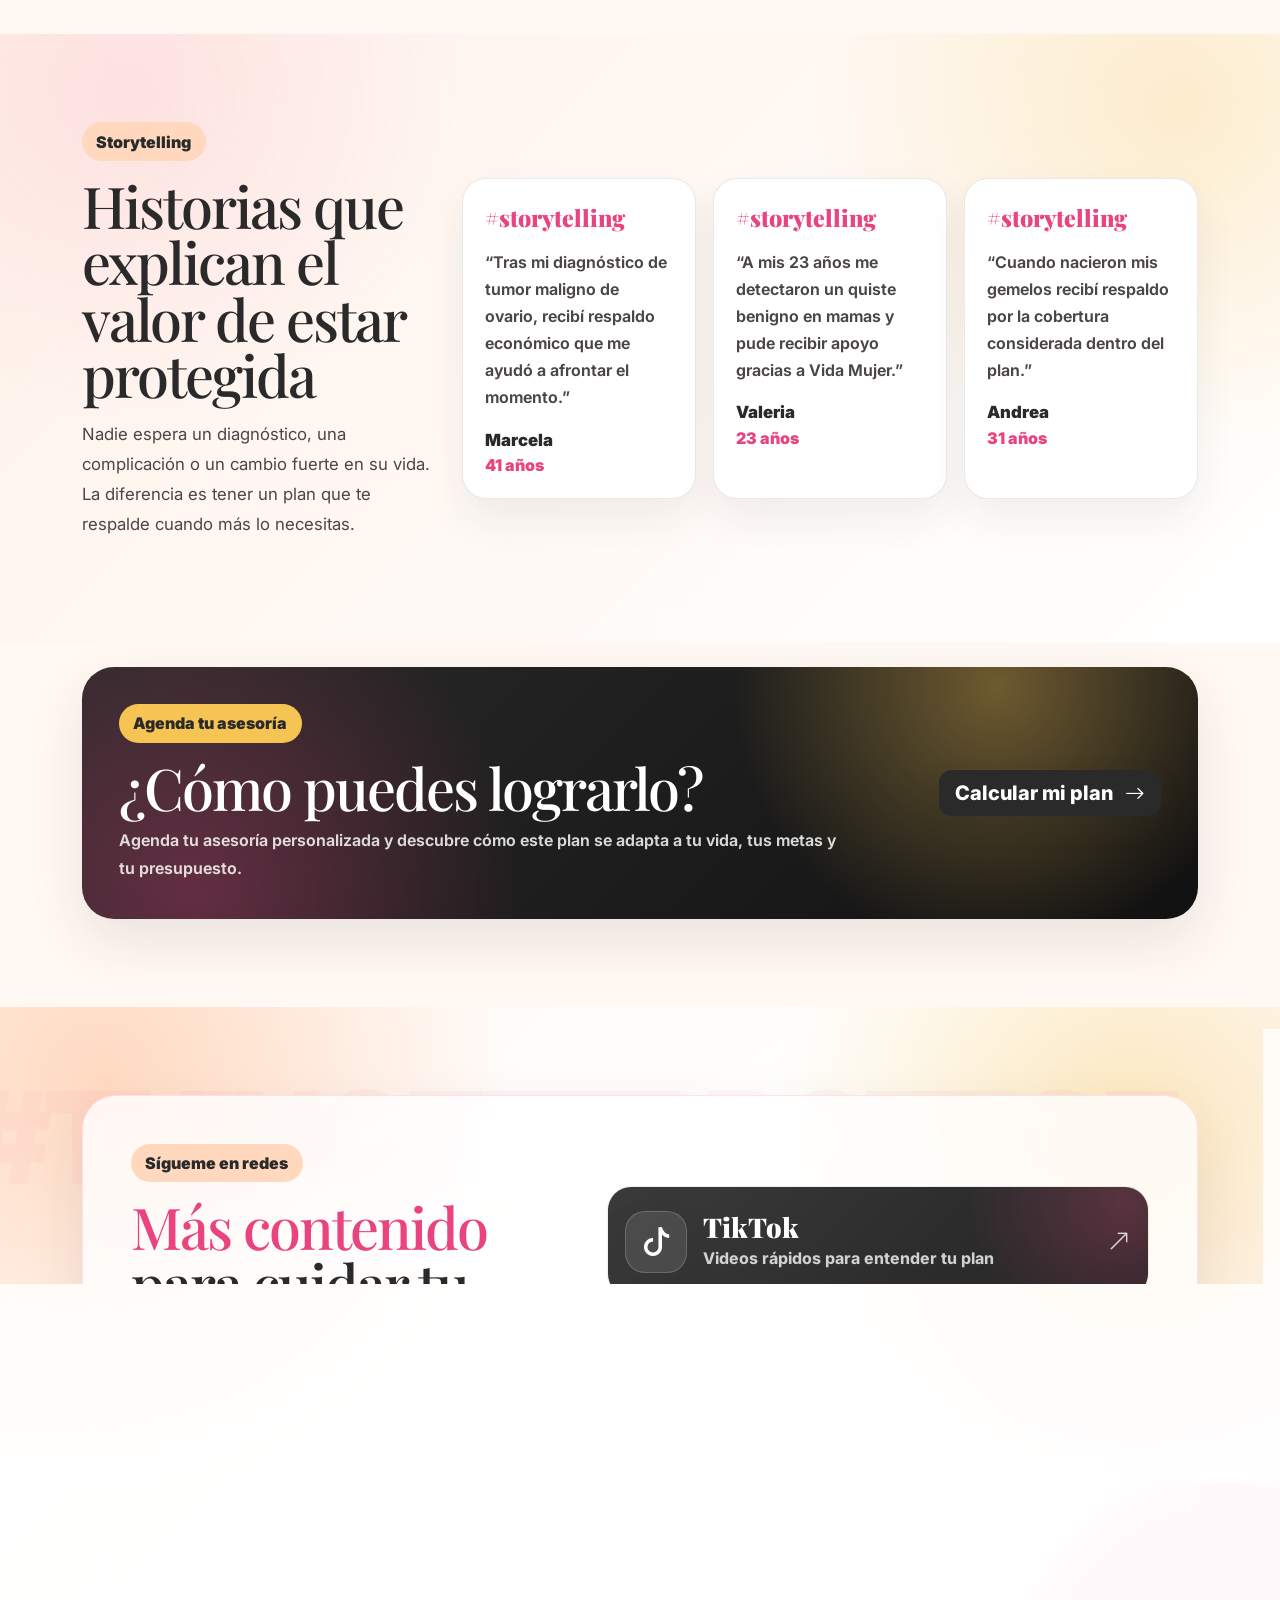
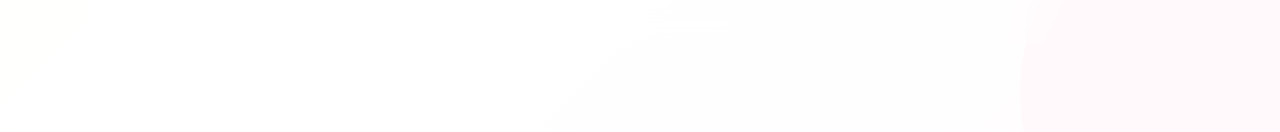
==== commit 77e5c3e5: "Update index.html" ====
--- a/index.html
+++ b/index.html
@@ -197,17 +197,34 @@
                 </div>
               </div>
 
-              <div class="estimate-box">
-                <div>
-                  <span>Aportación anual estimada</span>
-                  <strong id="annualAmount">$30,000</strong>
-                </div>
-
-                <div>
-                  <span>Aportación a 20 años</span>
-                  <strong id="totalAmount">$600,000</strong>
-                </div>
-              </div>
+              <div class="estimate-box estimate-box-large">
+  <div>
+    <span>Aportación anual estimada</span>
+    <strong id="annualAmount">$30,000</strong>
+  </div>
+
+  <div>
+    <span>Aportación a 20 años</span>
+    <strong id="totalAmount">$600,000</strong>
+  </div>
+
+  <div class="estimate-highlight">
+    <span>Total estimado a recibir</span>
+    <strong id="expectedAmount">$690,000</strong>
+    <small>Referencia: 115% de la suma asegurada</small>
+  </div>
+
+  <div>
+    <span>Estimado último año</span>
+    <strong id="finalYearAmount">$480,000</strong>
+    <small>Referencia: 80% de la suma asegurada</small>
+  </div>
+</div>
+
+<p class="estimate-disclaimer">
+  Cálculo ilustrativo basado en la información comercial del plan. El monto real depende de edad,
+  perfil, suma asegurada, condiciones de contratación y cotización oficial.
+</p>
 
               <button id="continueBtn" class="btn btn-navy w-100 py-3 mt-3">
                 Continuar <i class="bi bi-chevron-right ms-3"></i>
@@ -477,7 +494,7 @@
             <i class="bi bi-arrow-up-right social-arrow"></i>
           </a>
 
-          <a class="social-card social-facebook" href="hhttps://www.facebook.com/share/18XMGquM7o/?mibextid=wwXIfr"
+          <a class="social-card social-facebook" href="https://www.facebook.com/share/18XMGquM7o/?mibextid=wwXIfr"
             target="_blank" rel="noopener noreferrer">
             <div class="social-icon">
               <i class="bi bi-facebook"></i>
@@ -504,4 +521,4 @@
   <script src="script.js"></script>
 </body>
 
-</html>+</html>
--- a/styles.css
+++ b/styles.css
@@ -1405,9 +1405,9 @@
   }
 
   .hero-person {
-    top: 250px;
-    width: min(72vw, 220px);
-    opacity: .08;
+    top: 200px;
+    width: min(75vw, 240px);
+    opacity: .2;
   }
 
   .section-title {
@@ -1426,4 +1426,4 @@
   .final-year {
     align-items: flex-start;
   }
-}+}
